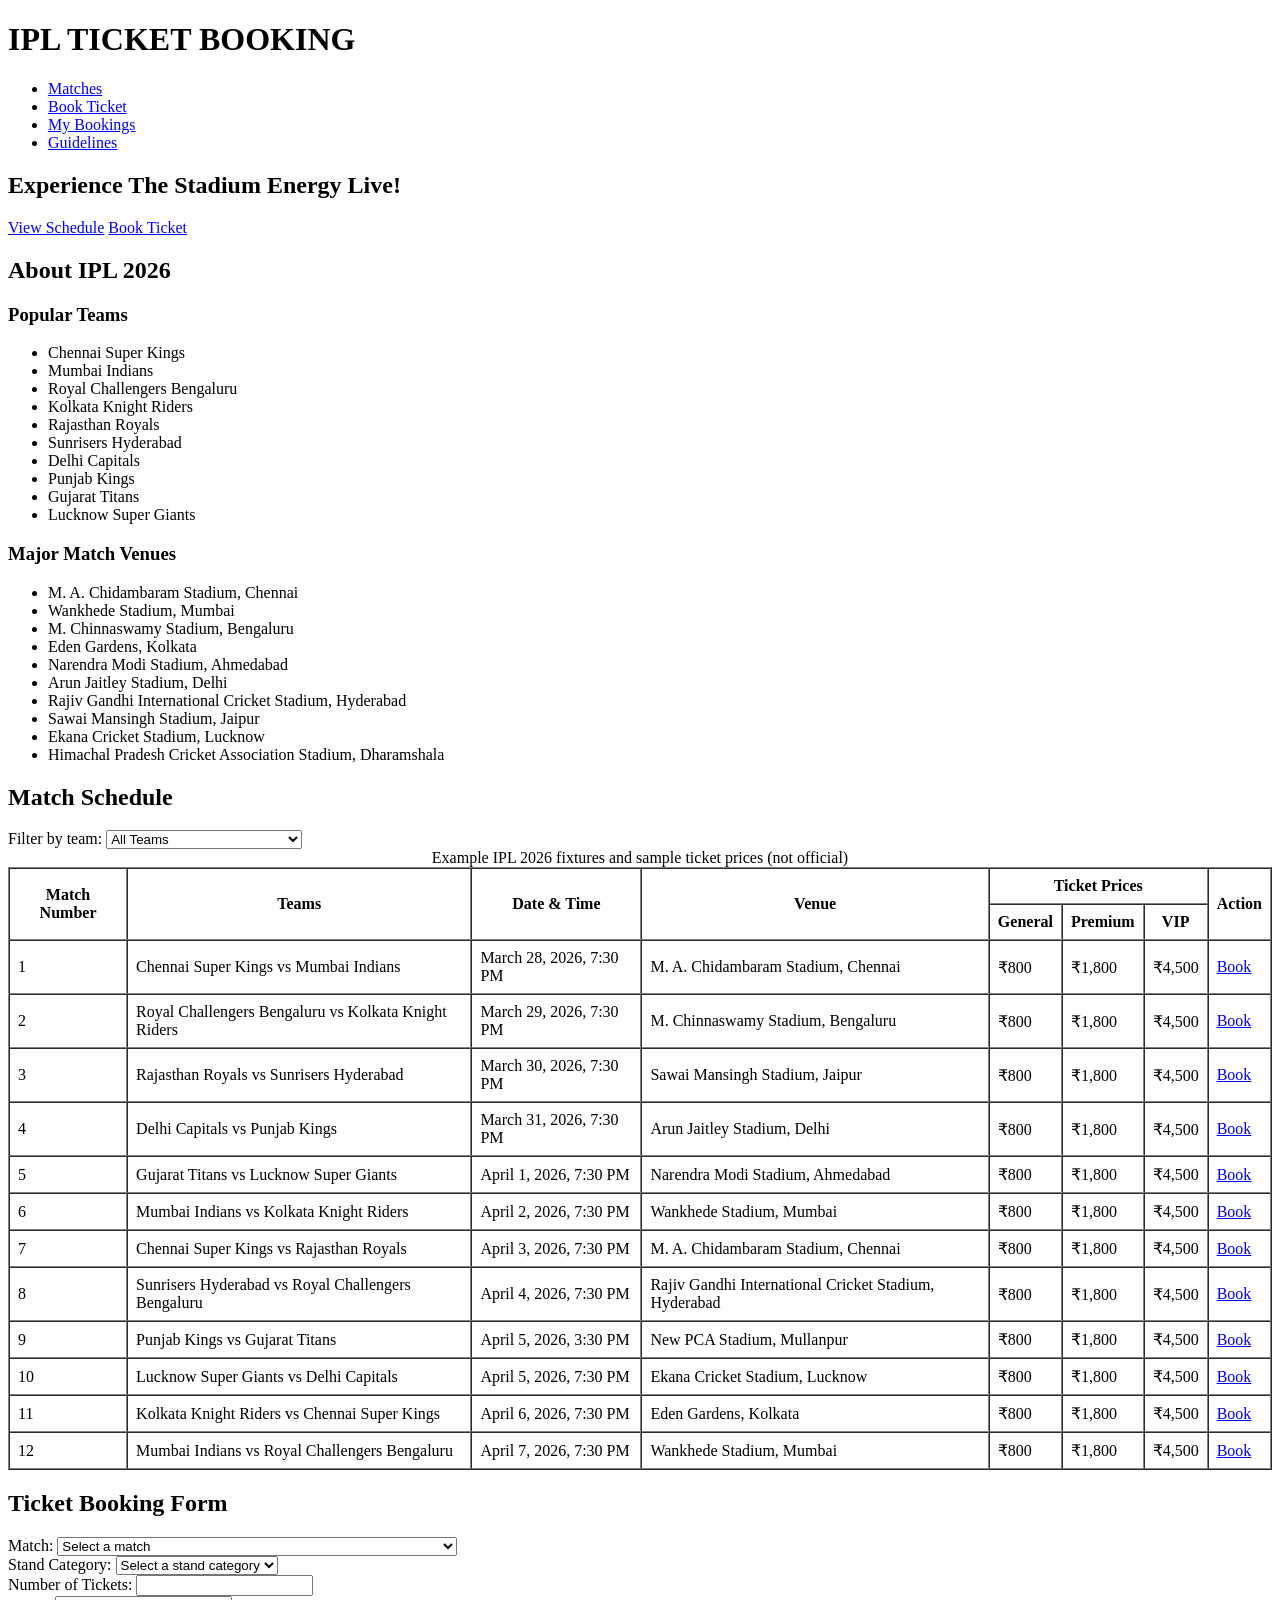
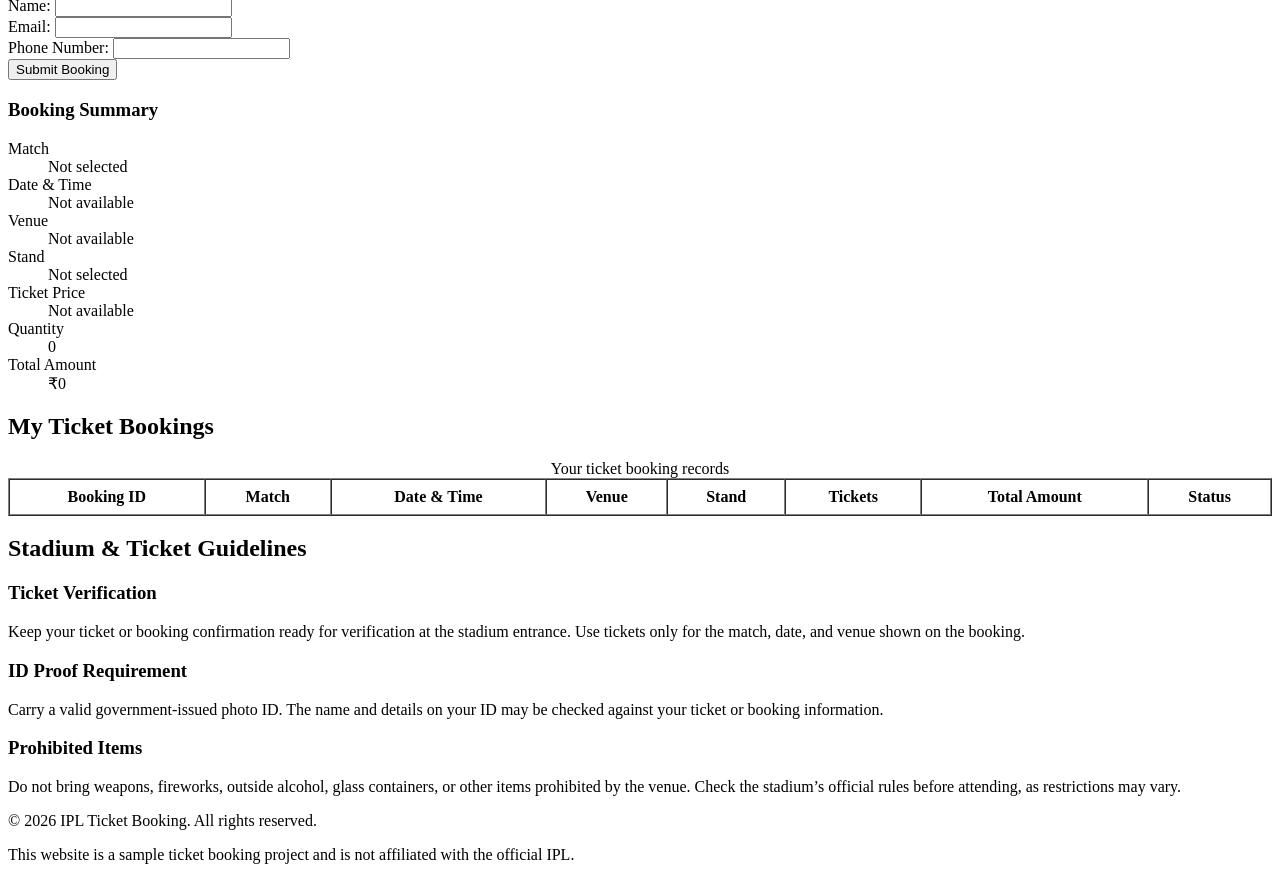
==== index.html @ 2ca8a32a "Complete Activity 1 - IPL Ticket Booking HTML" ====
<!DOCTYPE html>
<html lang="en">
<head>
  <meta charset="UTF-8">
  <meta name="viewport" content="width=device-width, initial-scale=1.0">
  <title>IPL Ticket Booking</title>
</head>
<body>
  <header>
    <h1>IPL TICKET BOOKING</h1>
    <nav aria-label="Main navigation">
      <ul>
        <li><a href="#matches">Matches</a></li>
        <li><a href="#book-ticket">Book Ticket</a></li>
        <li><a href="#my-bookings">My Bookings</a></li>
        <li><a href="#guidelines">Guidelines</a></li>
      </ul>
    </nav>
  </header>

  <main>
    <section class="hero" aria-labelledby="hero-tagline">
      <h2 id="hero-tagline">Experience The Stadium Energy Live!</h2>
      <a href="#matches">View Schedule</a>
      <a href="#book-ticket">Book Ticket</a>
    </section>

    <section id="about-ipl-2026" aria-labelledby="about-heading">
      <h2 id="about-heading">About IPL 2026</h2>
      <h3>Popular Teams</h3>
      <ul>
        <li>Chennai Super Kings</li>
        <li>Mumbai Indians</li>
        <li>Royal Challengers Bengaluru</li>
        <li>Kolkata Knight Riders</li>
        <li>Rajasthan Royals</li>
        <li>Sunrisers Hyderabad</li>
        <li>Delhi Capitals</li>
        <li>Punjab Kings</li>
        <li>Gujarat Titans</li>
        <li>Lucknow Super Giants</li>
      </ul>
      <h3>Major Match Venues</h3>
      <ul>
        <li>M. A. Chidambaram Stadium, Chennai</li>
        <li>Wankhede Stadium, Mumbai</li>
        <li>M. Chinnaswamy Stadium, Bengaluru</li>
        <li>Eden Gardens, Kolkata</li>
        <li>Narendra Modi Stadium, Ahmedabad</li>
        <li>Arun Jaitley Stadium, Delhi</li>
        <li>Rajiv Gandhi International Cricket Stadium, Hyderabad</li>
        <li>Sawai Mansingh Stadium, Jaipur</li>
        <li>Ekana Cricket Stadium, Lucknow</li>
        <li>Himachal Pradesh Cricket Association Stadium, Dharamshala</li>
      </ul>
    </section>

    <section id="matches" aria-labelledby="matches-heading">
      <h2 id="matches-heading">Match Schedule</h2>
      <label for="team-filter">Filter by team:</label>
      <select id="team-filter" name="team">
        <option value="all">All Teams</option>
        <option value="csk">Chennai Super Kings</option>
        <option value="mi">Mumbai Indians</option>
        <option value="rcb">Royal Challengers Bengaluru</option>
        <option value="kkr">Kolkata Knight Riders</option>
        <option value="rr">Rajasthan Royals</option>
        <option value="srh">Sunrisers Hyderabad</option>
        <option value="dc">Delhi Capitals</option>
        <option value="pbks">Punjab Kings</option>
        <option value="gt">Gujarat Titans</option>
        <option value="lsg">Lucknow Super Giants</option>
      </select>
      <table border="1" cellpadding="8" cellspacing="0" width="100%">
        <caption>Example IPL 2026 fixtures and sample ticket prices (not official)</caption>
        <colgroup span="4"></colgroup>
        <colgroup span="3"></colgroup>
        <colgroup span="1"></colgroup>
        <thead>
          <tr>
            <th scope="col" rowspan="2">Match Number</th>
            <th scope="col" rowspan="2">Teams</th>
            <th scope="col" rowspan="2">Date &amp; Time</th>
            <th scope="col" rowspan="2">Venue</th>
            <th scope="colgroup" colspan="3">Ticket Prices</th>
            <th scope="col" rowspan="2">Action</th>
          </tr>
          <tr>
            <th scope="col">General</th>
            <th scope="col">Premium</th>
            <th scope="col">VIP</th>
          </tr>
        </thead>
        <tbody>
          <tr data-match-id="match-01" data-teams="csk mi">
            <td>1</td><td>Chennai Super Kings vs Mumbai Indians</td><td>March 28, 2026, 7:30 PM</td><td>M. A. Chidambaram Stadium, Chennai</td><td>₹800</td><td>₹1,800</td><td>₹4,500</td><td><a href="#book-ticket" data-book-match="match-01">Book</a></td>
          </tr>
          <tr data-match-id="match-02" data-teams="rcb kkr">
            <td>2</td><td>Royal Challengers Bengaluru vs Kolkata Knight Riders</td><td>March 29, 2026, 7:30 PM</td><td>M. Chinnaswamy Stadium, Bengaluru</td><td>₹800</td><td>₹1,800</td><td>₹4,500</td><td><a href="#book-ticket" data-book-match="match-02">Book</a></td>
          </tr>
          <tr data-match-id="match-03" data-teams="rr srh">
            <td>3</td><td>Rajasthan Royals vs Sunrisers Hyderabad</td><td>March 30, 2026, 7:30 PM</td><td>Sawai Mansingh Stadium, Jaipur</td><td>₹800</td><td>₹1,800</td><td>₹4,500</td><td><a href="#book-ticket" data-book-match="match-03">Book</a></td>
          </tr>
          <tr data-match-id="match-04" data-teams="dc pbks">
            <td>4</td><td>Delhi Capitals vs Punjab Kings</td><td>March 31, 2026, 7:30 PM</td><td>Arun Jaitley Stadium, Delhi</td><td>₹800</td><td>₹1,800</td><td>₹4,500</td><td><a href="#book-ticket" data-book-match="match-04">Book</a></td>
          </tr>
          <tr data-match-id="match-05" data-teams="gt lsg">
            <td>5</td><td>Gujarat Titans vs Lucknow Super Giants</td><td>April 1, 2026, 7:30 PM</td><td>Narendra Modi Stadium, Ahmedabad</td><td>₹800</td><td>₹1,800</td><td>₹4,500</td><td><a href="#book-ticket" data-book-match="match-05">Book</a></td>
          </tr>
          <tr data-match-id="match-06" data-teams="mi kkr">
            <td>6</td><td>Mumbai Indians vs Kolkata Knight Riders</td><td>April 2, 2026, 7:30 PM</td><td>Wankhede Stadium, Mumbai</td><td>₹800</td><td>₹1,800</td><td>₹4,500</td><td><a href="#book-ticket" data-book-match="match-06">Book</a></td>
          </tr>
          <tr data-match-id="match-07" data-teams="csk rr">
            <td>7</td><td>Chennai Super Kings vs Rajasthan Royals</td><td>April 3, 2026, 7:30 PM</td><td>M. A. Chidambaram Stadium, Chennai</td><td>₹800</td><td>₹1,800</td><td>₹4,500</td><td><a href="#book-ticket" data-book-match="match-07">Book</a></td>
          </tr>
          <tr data-match-id="match-08" data-teams="srh rcb">
            <td>8</td><td>Sunrisers Hyderabad vs Royal Challengers Bengaluru</td><td>April 4, 2026, 7:30 PM</td><td>Rajiv Gandhi International Cricket Stadium, Hyderabad</td><td>₹800</td><td>₹1,800</td><td>₹4,500</td><td><a href="#book-ticket" data-book-match="match-08">Book</a></td>
          </tr>
          <tr data-match-id="match-09" data-teams="pbks gt">
            <td>9</td><td>Punjab Kings vs Gujarat Titans</td><td>April 5, 2026, 3:30 PM</td><td>New PCA Stadium, Mullanpur</td><td>₹800</td><td>₹1,800</td><td>₹4,500</td><td><a href="#book-ticket" data-book-match="match-09">Book</a></td>
          </tr>
          <tr data-match-id="match-10" data-teams="lsg dc">
            <td>10</td><td>Lucknow Super Giants vs Delhi Capitals</td><td>April 5, 2026, 7:30 PM</td><td>Ekana Cricket Stadium, Lucknow</td><td>₹800</td><td>₹1,800</td><td>₹4,500</td><td><a href="#book-ticket" data-book-match="match-10">Book</a></td>
          </tr>
          <tr data-match-id="match-11" data-teams="kkr csk">
            <td>11</td><td>Kolkata Knight Riders vs Chennai Super Kings</td><td>April 6, 2026, 7:30 PM</td><td>Eden Gardens, Kolkata</td><td>₹800</td><td>₹1,800</td><td>₹4,500</td><td><a href="#book-ticket" data-book-match="match-11">Book</a></td>
          </tr>
          <tr data-match-id="match-12" data-teams="mi rcb">
            <td>12</td><td>Mumbai Indians vs Royal Challengers Bengaluru</td><td>April 7, 2026, 7:30 PM</td><td>Wankhede Stadium, Mumbai</td><td>₹800</td><td>₹1,800</td><td>₹4,500</td><td><a href="#book-ticket" data-book-match="match-12">Book</a></td>
          </tr>
        </tbody>
      </table>
    </section>
    <section id="book-ticket" aria-labelledby="booking-heading">
      <h2 id="booking-heading">Ticket Booking Form</h2>
      <form action="#" method="get">
        <div>
          <label for="booking-match">Match:</label>
          <select id="booking-match" name="match" required>
            <option value="">Select a match</option>
          </select>
        </div>
        <div>
          <label for="stand-category">Stand Category:</label>
          <select id="stand-category" name="stand-category" required>
            <option value="">Select a stand category</option>
            <option value="general">General</option>
            <option value="premium">Premium</option>
            <option value="vip">VIP</option>
          </select>
        </div>
        <div>
          <label for="ticket-quantity">Number of Tickets:</label>
          <input type="number" id="ticket-quantity" name="ticket-quantity" min="1" required>
        </div>
        <div>
          <label for="customer-name">Name:</label>
          <input type="text" id="customer-name" name="name" autocomplete="name" required>
        </div>
        <div>
          <label for="customer-email">Email:</label>
          <input type="email" id="customer-email" name="email" autocomplete="email" required>
        </div>
        <div>
          <label for="customer-phone">Phone Number:</label>
          <input type="tel" id="customer-phone" name="phone" autocomplete="tel" required>
        </div>
        <button type="submit">Submit Booking</button>
      </form>
      <aside class="booking-summary" aria-labelledby="booking-summary-heading">
        <h3 id="booking-summary-heading">Booking Summary</h3>
        <dl>
          <dt>Match</dt>
          <dd id="summary-match">Not selected</dd>
          <dt>Date &amp; Time</dt>
          <dd id="summary-date">Not available</dd>
          <dt>Venue</dt>
          <dd id="summary-venue">Not available</dd>
          <dt>Stand</dt>
          <dd id="summary-stand">Not selected</dd>
          <dt>Ticket Price</dt>
          <dd id="summary-price">Not available</dd>
          <dt>Quantity</dt>
          <dd id="summary-quantity">0</dd>
          <dt>Total Amount</dt>
          <dd id="summary-total">₹0</dd>
        </dl>
        <p id="booking-confirmation" role="status" aria-live="polite"></p>
      </aside>
    </section>
    <section id="my-bookings" aria-labelledby="my-bookings-heading">
      <h2 id="my-bookings-heading">My Ticket Bookings</h2>
      <table border="1" cellpadding="8" cellspacing="0" width="100%">
        <caption>Your ticket booking records</caption>
        <thead>
          <tr>
            <th scope="col">Booking ID</th>
            <th scope="col">Match</th>
            <th scope="col">Date &amp; Time</th>
            <th scope="col">Venue</th>
            <th scope="col">Stand</th>
            <th scope="col">Tickets</th>
            <th scope="col">Total Amount</th>
            <th scope="col">Status</th>
          </tr>
        </thead>
        <tbody id="booking-records">
        </tbody>
      </table>
    </section>
    <section id="guidelines" aria-labelledby="guidelines-heading">
      <h2 id="guidelines-heading">Stadium &amp; Ticket Guidelines</h2>
      <article>
        <h3>Ticket Verification</h3>
        <p>Keep your ticket or booking confirmation ready for verification at the stadium entrance. Use tickets only for the match, date, and venue shown on the booking.</p>
      </article>
      <article>
        <h3>ID Proof Requirement</h3>
        <p>Carry a valid government-issued photo ID. The name and details on your ID may be checked against your ticket or booking information.</p>
      </article>
      <article>
        <h3>Prohibited Items</h3>
        <p>Do not bring weapons, fireworks, outside alcohol, glass containers, or other items prohibited by the venue. Check the stadium’s official rules before attending, as restrictions may vary.</p>
      </article>
    </section>
  </main>
  <footer>
    <p>&copy; 2026 IPL Ticket Booking. All rights reserved.</p>
    <p>This website is a sample ticket booking project and is not affiliated with the official IPL.</p>
  </footer>
  <script>
    const matchRows = Array.from(document.querySelectorAll("#matches tbody tr"));
    const matchSelect = document.getElementById("booking-match");
    const teamFilter = document.getElementById("team-filter");
    const bookingForm = document.querySelector("#book-ticket form");
    const standSelect = document.getElementById("stand-category");
    const quantityInput = document.getElementById("ticket-quantity");
    const bookingRecords = document.getElementById("booking-records");
    const bookingStatus = document.getElementById("booking-confirmation");
    const storageKey = "iplTicketBookings";
    const currency = new Intl.NumberFormat("en-IN", {
      style: "currency",
      currency: "INR",
      maximumFractionDigits: 0
    });

    function renderBookings(records) {
      bookingRecords.replaceChildren();

      records.forEach((booking) => {
        const row = document.createElement("tr");
        [
          booking.id,
          booking.match,
          booking.date,
          booking.venue,
          booking.stand,
          String(booking.quantity),
          booking.total,
          booking.status
        ].forEach((value) => {
          const cell = document.createElement("td");
          cell.textContent = value;
          row.appendChild(cell);
        });
        bookingRecords.appendChild(row);
      });
    }

    let bookings;
    try {
      const savedBookings = localStorage.getItem(storageKey);
      bookings = savedBookings ? JSON.parse(savedBookings) : [];
      if (!Array.isArray(bookings)) {
        throw new Error("Saved booking data is not a list.");
      }
      renderBookings(bookings);
    } catch (error) {
      bookingStatus.textContent =
        "Saved bookings could not be loaded from this browser. Please check browser storage before booking.";
      bookingForm.querySelector('button[type="submit"]').disabled = true;
      console.error("Unable to load saved ticket bookings:", error);
    }

    matchRows.forEach((row) => {
      const option = document.createElement("option");
      option.value = row.dataset.matchId;
      option.textContent = `Match ${row.cells[0].textContent}: ${row.cells[1].textContent}`;
      matchSelect.appendChild(option);
    });

    teamFilter.addEventListener("change", () => {
      const selectedTeam = teamFilter.value;
      matchRows.forEach((row) => {
        row.hidden = selectedTeam !== "all" && !row.dataset.teams.split(" ").includes(selectedTeam);
      });
    });

    document.querySelectorAll("[data-book-match]").forEach((link) => {
      link.addEventListener("click", () => {
        matchSelect.value = link.dataset.bookMatch;
      });
    });

    bookingForm.addEventListener("submit", (event) => {
      event.preventDefault();
      if (!Array.isArray(bookings)) {
        bookingStatus.textContent =
          "This booking cannot be saved because browser storage is unavailable.";
        return;
      }

      const selectedRow = matchRows.find((row) => row.dataset.matchId === matchSelect.value);
      if (!selectedRow) {
        matchSelect.setCustomValidity("Please select a match from the schedule.");
        matchSelect.reportValidity();
        return;
      }
      matchSelect.setCustomValidity("");

      const standPrices = {
        general: selectedRow.cells[4].textContent,
        premium: selectedRow.cells[5].textContent,
        vip: selectedRow.cells[6].textContent
      };
      const selectedStand = standSelect.value;
      const price = Number(standPrices[selectedStand].replace(/[^\d]/g, ""));
      const quantity = Number(quantityInput.value);
      const total = price * quantity;
      if (!Number.isFinite(price) || price <= 0 || !Number.isSafeInteger(quantity) || quantity < 1) {
        bookingStatus.textContent =
          "Please select a valid stand category and ticket quantity.";
        return;
      }

      const booking = {
        id: `IPL-${Date.now().toString(36).toUpperCase()}`,
        match: `Match ${selectedRow.cells[0].textContent}: ${selectedRow.cells[1].textContent}`,
        date: selectedRow.cells[2].textContent,
        venue: selectedRow.cells[3].textContent,
        stand: standSelect.options[standSelect.selectedIndex].textContent,
        quantity,
        total: currency.format(total),
        status: "Submitted"
      };
      const updatedBookings = [...bookings, booking];
      try {
        localStorage.setItem(storageKey, JSON.stringify(updatedBookings));
      } catch (error) {
        bookingStatus.textContent =
          "Booking could not be saved. Check browser storage availability and try again.";
        console.error("Unable to save ticket booking:", error);
        return;
      }
      bookings = updatedBookings;
      renderBookings(bookings);

      document.getElementById("summary-match").textContent =
        booking.match;
      document.getElementById("summary-date").textContent = selectedRow.cells[2].textContent;
      document.getElementById("summary-venue").textContent = selectedRow.cells[3].textContent;
      document.getElementById("summary-stand").textContent = booking.stand;
      document.getElementById("summary-price").textContent = currency.format(price);
      document.getElementById("summary-quantity").textContent = String(quantity);
      document.getElementById("summary-total").textContent = currency.format(total);
      bookingStatus.textContent =
        `Booking ${booking.id} was saved in this browser. This demo does not process payment or reserve official tickets.`;
    });
  </script>
</body>
</html>
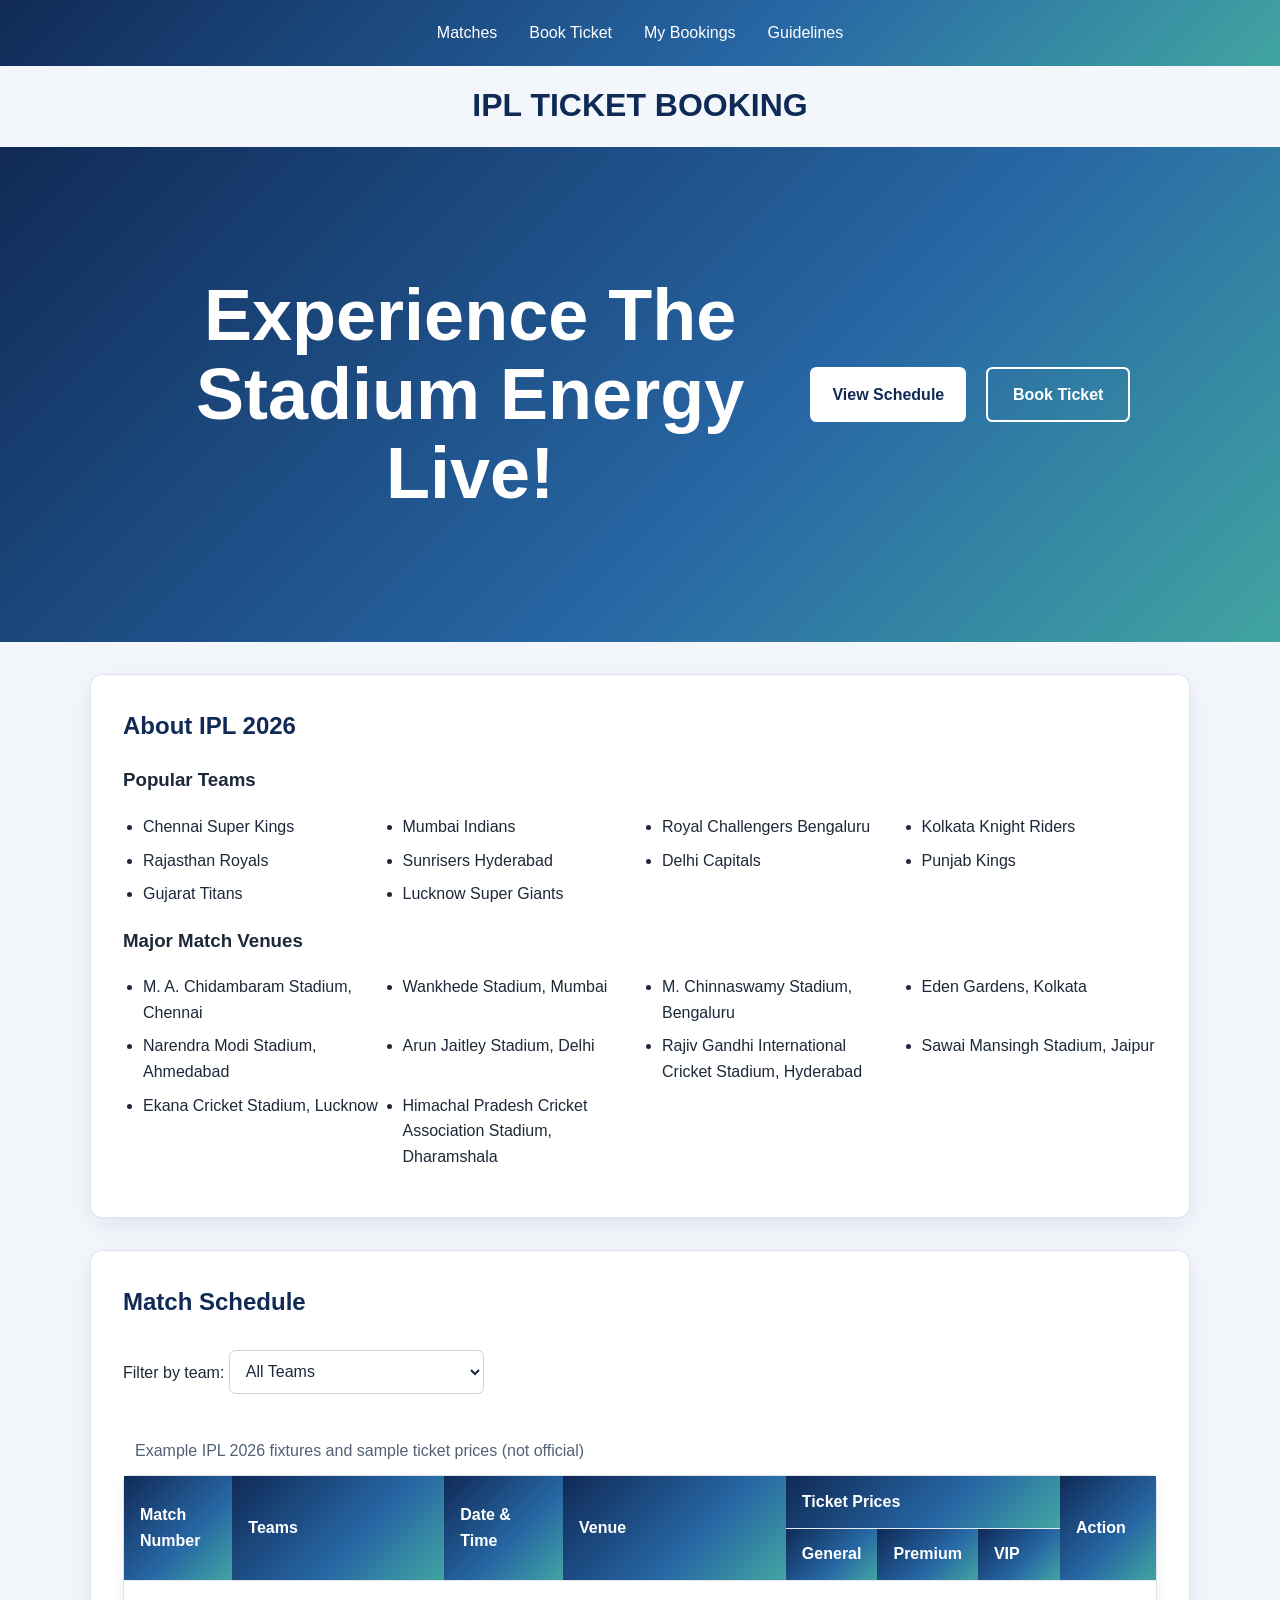
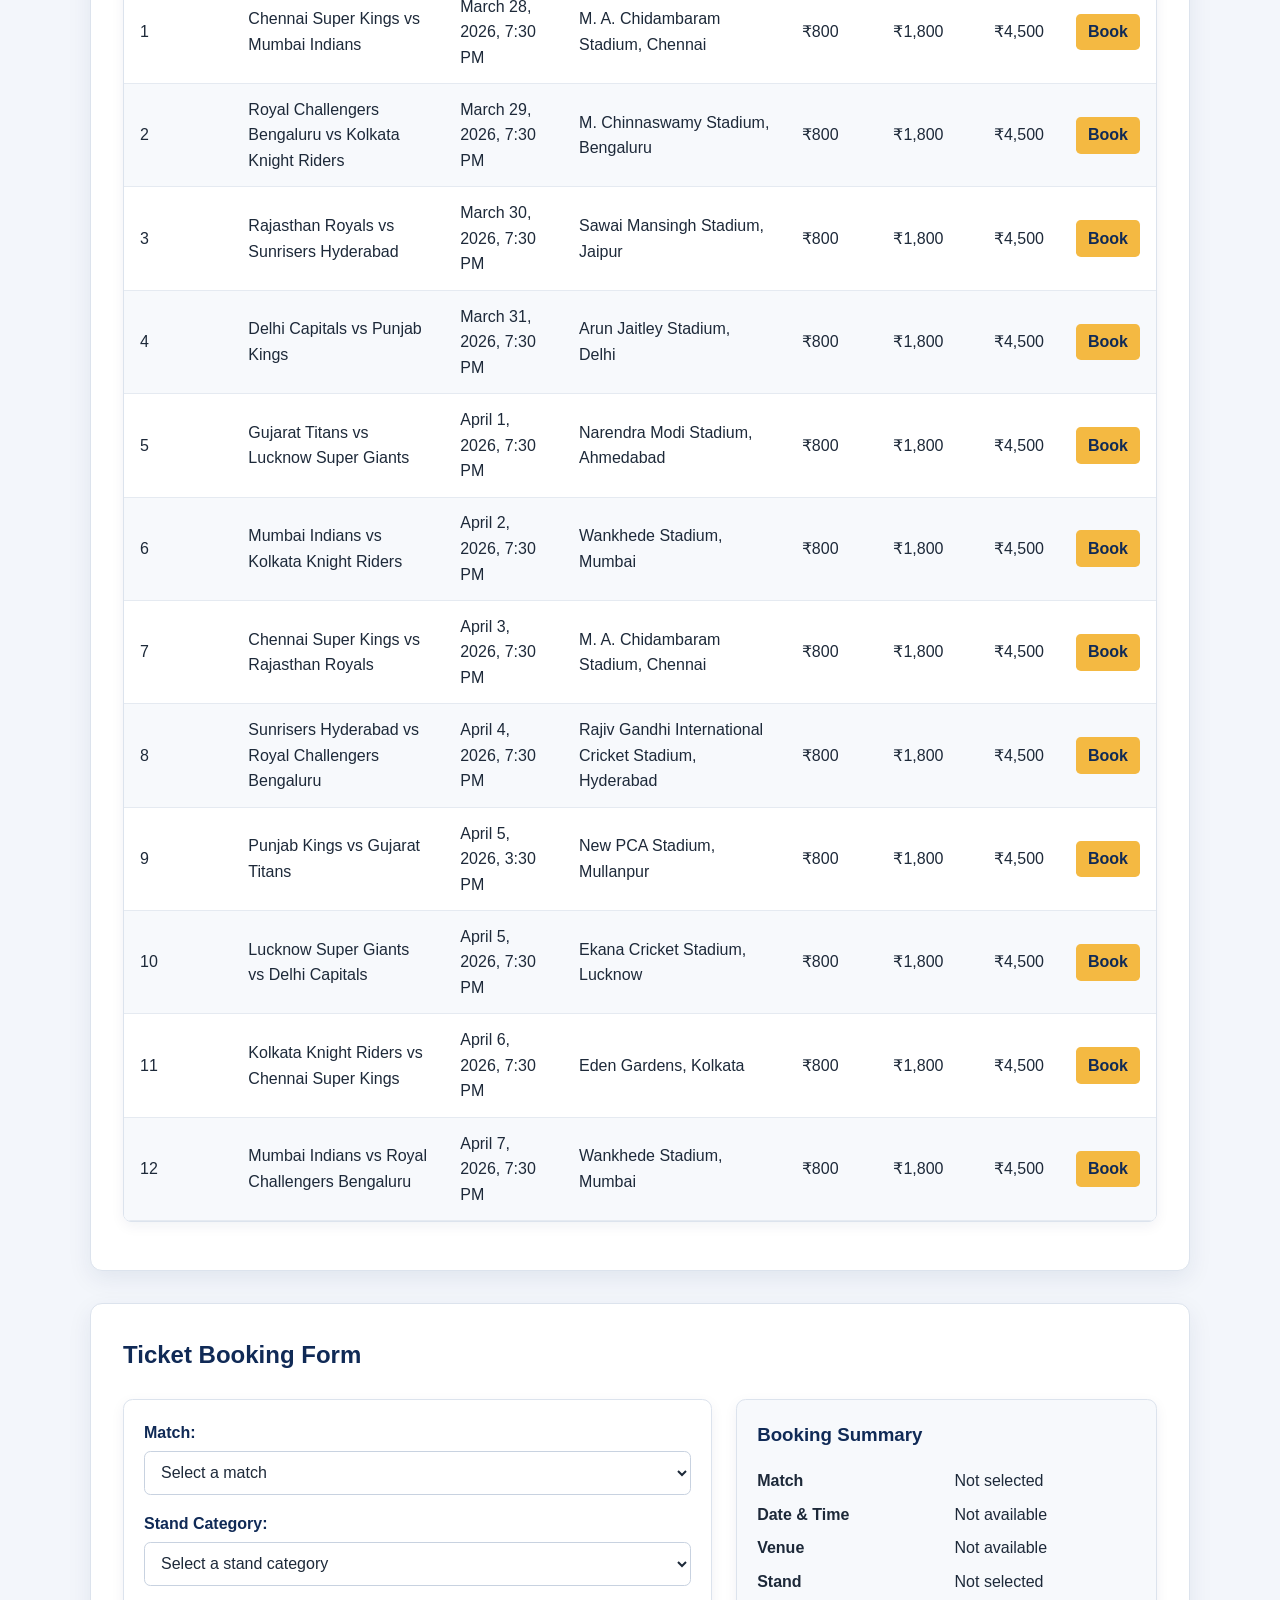
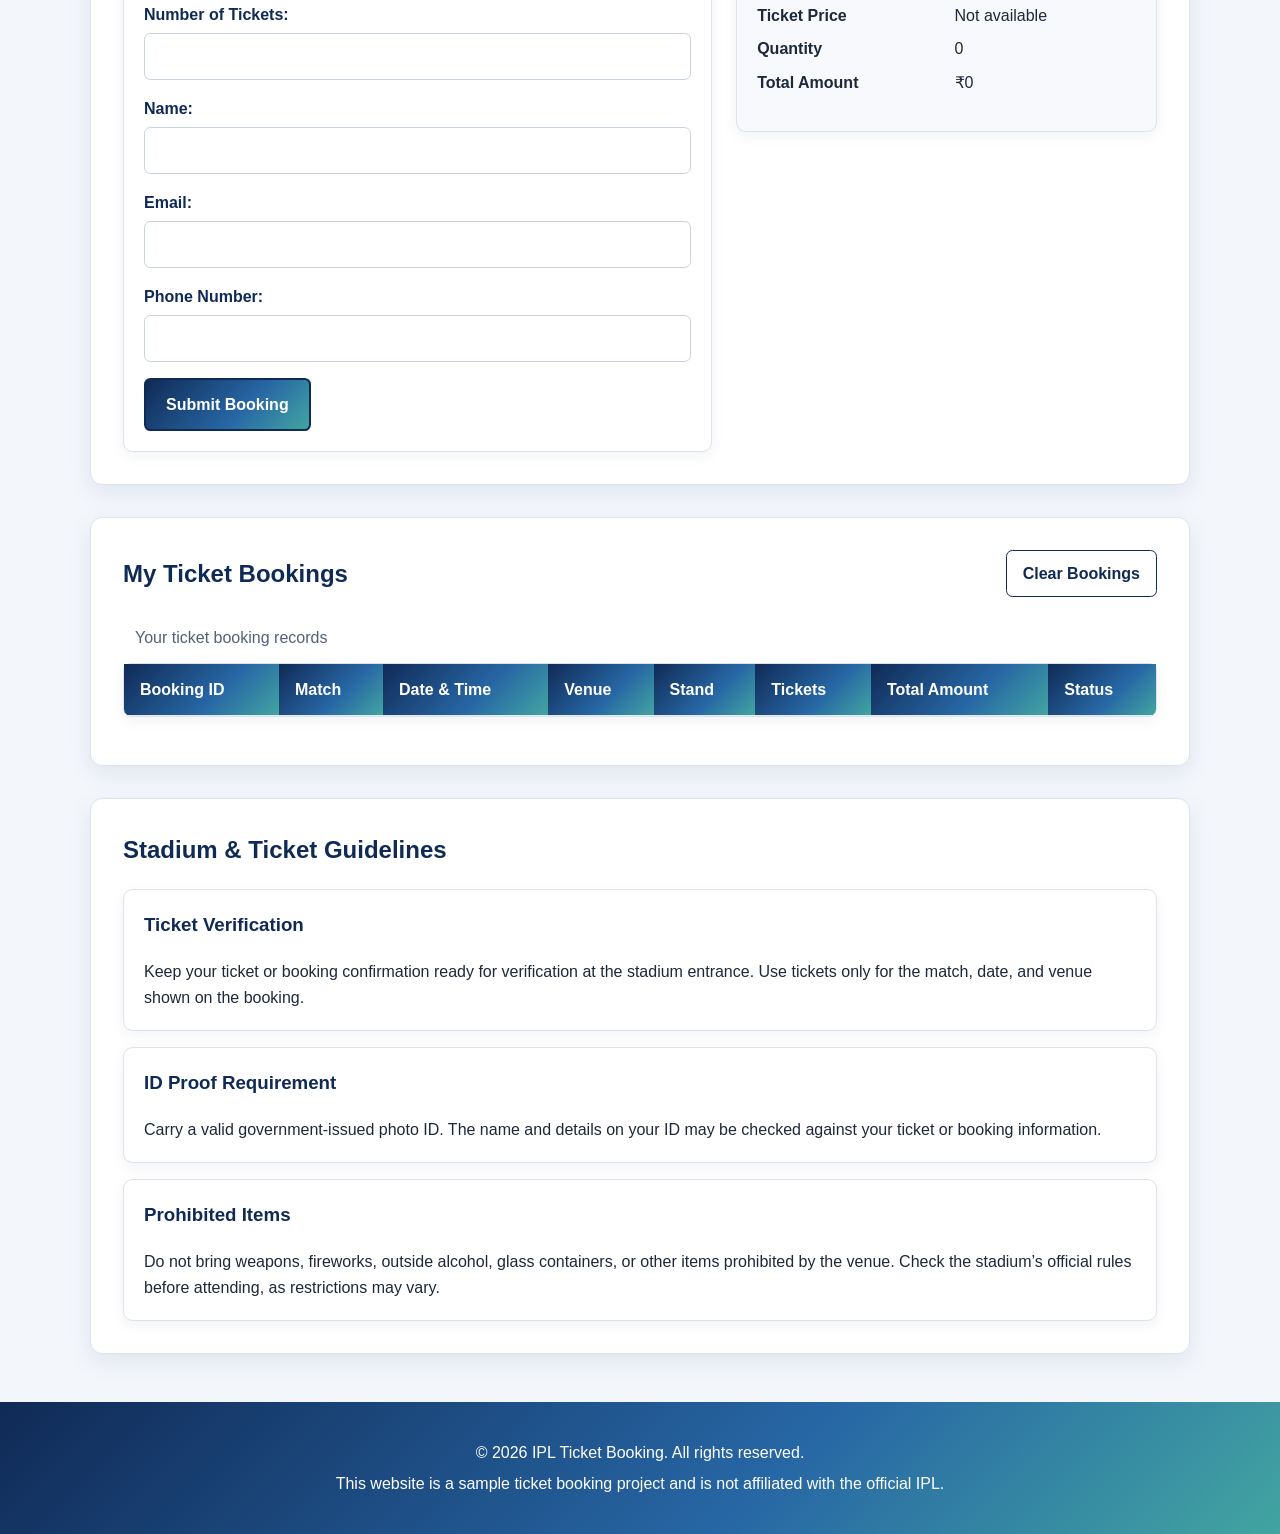
==== commit 353d78cd: "Complete Activity 2 - HTML and CSS" ====
--- a/index.html
+++ b/index.html
@@ -4,6 +4,7 @@
   <meta charset="UTF-8">
   <meta name="viewport" content="width=device-width, initial-scale=1.0">
   <title>IPL Ticket Booking</title>
+  <link rel="stylesheet" href="CSS_folder/style.css">
 </head>
 <body>
   <header>
@@ -71,7 +72,7 @@
         <option value="gt">Gujarat Titans</option>
         <option value="lsg">Lucknow Super Giants</option>
       </select>
-      <table border="1" cellpadding="8" cellspacing="0" width="100%">
+      <table>
         <caption>Example IPL 2026 fixtures and sample ticket prices (not official)</caption>
         <colgroup span="4"></colgroup>
         <colgroup span="3"></colgroup>
@@ -189,8 +190,12 @@
       </aside>
     </section>
     <section id="my-bookings" aria-labelledby="my-bookings-heading">
-      <h2 id="my-bookings-heading">My Ticket Bookings</h2>
-      <table border="1" cellpadding="8" cellspacing="0" width="100%">
+      <div class="bookings-header">
+        <h2 id="my-bookings-heading">My Ticket Bookings</h2>
+        <button id="clear-bookings" type="button">Clear Bookings</button>
+      </div>
+      <p id="bookings-status" role="status" aria-live="polite"></p>
+      <table>
         <caption>Your ticket booking records</caption>
         <thead>
           <tr>
@@ -228,144 +233,6 @@
     <p>&copy; 2026 IPL Ticket Booking. All rights reserved.</p>
     <p>This website is a sample ticket booking project and is not affiliated with the official IPL.</p>
   </footer>
-  <script>
-    const matchRows = Array.from(document.querySelectorAll("#matches tbody tr"));
-    const matchSelect = document.getElementById("booking-match");
-    const teamFilter = document.getElementById("team-filter");
-    const bookingForm = document.querySelector("#book-ticket form");
-    const standSelect = document.getElementById("stand-category");
-    const quantityInput = document.getElementById("ticket-quantity");
-    const bookingRecords = document.getElementById("booking-records");
-    const bookingStatus = document.getElementById("booking-confirmation");
-    const storageKey = "iplTicketBookings";
-    const currency = new Intl.NumberFormat("en-IN", {
-      style: "currency",
-      currency: "INR",
-      maximumFractionDigits: 0
-    });
-
-    function renderBookings(records) {
-      bookingRecords.replaceChildren();
-
-      records.forEach((booking) => {
-        const row = document.createElement("tr");
-        [
-          booking.id,
-          booking.match,
-          booking.date,
-          booking.venue,
-          booking.stand,
-          String(booking.quantity),
-          booking.total,
-          booking.status
-        ].forEach((value) => {
-          const cell = document.createElement("td");
-          cell.textContent = value;
-          row.appendChild(cell);
-        });
-        bookingRecords.appendChild(row);
-      });
-    }
-
-    let bookings;
-    try {
-      const savedBookings = localStorage.getItem(storageKey);
-      bookings = savedBookings ? JSON.parse(savedBookings) : [];
-      if (!Array.isArray(bookings)) {
-        throw new Error("Saved booking data is not a list.");
-      }
-      renderBookings(bookings);
-    } catch (error) {
-      bookingStatus.textContent =
-        "Saved bookings could not be loaded from this browser. Please check browser storage before booking.";
-      bookingForm.querySelector('button[type="submit"]').disabled = true;
-      console.error("Unable to load saved ticket bookings:", error);
-    }
-
-    matchRows.forEach((row) => {
-      const option = document.createElement("option");
-      option.value = row.dataset.matchId;
-      option.textContent = `Match ${row.cells[0].textContent}: ${row.cells[1].textContent}`;
-      matchSelect.appendChild(option);
-    });
-
-    teamFilter.addEventListener("change", () => {
-      const selectedTeam = teamFilter.value;
-      matchRows.forEach((row) => {
-        row.hidden = selectedTeam !== "all" && !row.dataset.teams.split(" ").includes(selectedTeam);
-      });
-    });
-
-    document.querySelectorAll("[data-book-match]").forEach((link) => {
-      link.addEventListener("click", () => {
-        matchSelect.value = link.dataset.bookMatch;
-      });
-    });
-
-    bookingForm.addEventListener("submit", (event) => {
-      event.preventDefault();
-      if (!Array.isArray(bookings)) {
-        bookingStatus.textContent =
-          "This booking cannot be saved because browser storage is unavailable.";
-        return;
-      }
-
-      const selectedRow = matchRows.find((row) => row.dataset.matchId === matchSelect.value);
-      if (!selectedRow) {
-        matchSelect.setCustomValidity("Please select a match from the schedule.");
-        matchSelect.reportValidity();
-        return;
-      }
-      matchSelect.setCustomValidity("");
-
-      const standPrices = {
-        general: selectedRow.cells[4].textContent,
-        premium: selectedRow.cells[5].textContent,
-        vip: selectedRow.cells[6].textContent
-      };
-      const selectedStand = standSelect.value;
-      const price = Number(standPrices[selectedStand].replace(/[^\d]/g, ""));
-      const quantity = Number(quantityInput.value);
-      const total = price * quantity;
-      if (!Number.isFinite(price) || price <= 0 || !Number.isSafeInteger(quantity) || quantity < 1) {
-        bookingStatus.textContent =
-          "Please select a valid stand category and ticket quantity.";
-        return;
-      }
-
-      const booking = {
-        id: `IPL-${Date.now().toString(36).toUpperCase()}`,
-        match: `Match ${selectedRow.cells[0].textContent}: ${selectedRow.cells[1].textContent}`,
-        date: selectedRow.cells[2].textContent,
-        venue: selectedRow.cells[3].textContent,
-        stand: standSelect.options[standSelect.selectedIndex].textContent,
-        quantity,
-        total: currency.format(total),
-        status: "Submitted"
-      };
-      const updatedBookings = [...bookings, booking];
-      try {
-        localStorage.setItem(storageKey, JSON.stringify(updatedBookings));
-      } catch (error) {
-        bookingStatus.textContent =
-          "Booking could not be saved. Check browser storage availability and try again.";
-        console.error("Unable to save ticket booking:", error);
-        return;
-      }
-      bookings = updatedBookings;
-      renderBookings(bookings);
-
-      document.getElementById("summary-match").textContent =
-        booking.match;
-      document.getElementById("summary-date").textContent = selectedRow.cells[2].textContent;
-      document.getElementById("summary-venue").textContent = selectedRow.cells[3].textContent;
-      document.getElementById("summary-stand").textContent = booking.stand;
-      document.getElementById("summary-price").textContent = currency.format(price);
-      document.getElementById("summary-quantity").textContent = String(quantity);
-      document.getElementById("summary-total").textContent = currency.format(total);
-      bookingStatus.textContent =
-        `Booking ${booking.id} was saved in this browser. This demo does not process payment or reserve official tickets.`;
-    });
-  </script>
+  <script src="JS_folder/app.js"></script>
 </body>
 </html>
--- a/CSS_folder/style.css
+++ b/CSS_folder/style.css
@@ -0,0 +1,283 @@
+:root {
+  --primary: #102a56;
+  --accent: #f4b942;
+  --background: #f3f6fb;
+  --text: #1d2939;
+  --blue-gradient: linear-gradient(135deg, var(--primary), #2767a5 60%, #42a5a1);
+}
+
+* { box-sizing: border-box; }
+
+body {
+  margin: 0;
+  padding-top: 4rem;
+  background: var(--background);
+  color: var(--text);
+  font: 16px/1.6 Arial, Helvetica, sans-serif;
+}
+
+header > h1 {
+  margin: 0;
+  padding: 1rem;
+  color: var(--primary);
+  text-align: center;
+}
+
+nav[aria-label="Main navigation"] {
+  position: fixed;
+  z-index: 1000;
+  inset: 0 0 auto;
+  background: var(--blue-gradient);
+}
+
+nav[aria-label="Main navigation"] ul {
+  display: flex;
+  flex-wrap: wrap;
+  justify-content: center;
+  gap: 0.5rem;
+  margin: 0;
+  padding: 0.75rem 1rem;
+  list-style: none;
+}
+
+nav[aria-label="Main navigation"] a {
+  display: block;
+  padding: 0.5rem 0.75rem;
+  border-radius: 0.25rem;
+  color: #fff;
+  text-decoration: none;
+  transition: background-color 160ms ease, color 160ms ease;
+}
+
+nav[aria-label="Main navigation"] a:hover,
+nav[aria-label="Main navigation"] a:focus-visible {
+  background: var(--accent);
+  color: var(--primary);
+}
+
+.hero {
+  display: flex;
+  flex-wrap: wrap;
+  min-height: 55vh;
+  align-items: center;
+  justify-content: center;
+  gap: 1.25rem;
+  padding: clamp(3rem, 8vw, 6rem) 1.5rem;
+  background: var(--blue-gradient);
+  color: #fff;
+  text-align: center;
+}
+
+.hero h2 {
+  flex-basis: 100%;
+  max-width: 16ch;
+  margin: 0;
+  font-size: clamp(2.25rem, 6vw, 4.5rem);
+  line-height: 1.1;
+}
+
+.hero a {
+  display: inline-flex;
+  align-items: center;
+  justify-content: center;
+  min-width: 9rem;
+  padding: 0.8rem 1.25rem;
+  border: 2px solid #fff;
+  border-radius: 0.4rem;
+  background: #fff;
+  color: var(--primary);
+  font-weight: 700;
+  text-decoration: none;
+  transition: background-color 160ms ease, color 160ms ease, transform 160ms ease;
+}
+
+.hero a + a { background: transparent; color: #fff; }
+
+.hero a:hover,
+.hero a:focus-visible {
+  transform: translateY(-2px);
+  border-color: var(--accent);
+  background: var(--accent);
+  color: var(--primary);
+}
+
+main > section:not(.hero) {
+  width: min(1100px, calc(100% - 2rem));
+  margin: 2rem auto;
+  padding: clamp(1.25rem, 3vw, 2rem);
+  border: 1px solid #dce3ed;
+  border-radius: 0.75rem;
+  background: #fff;
+  box-shadow: 0 8px 24px rgb(16 42 86 / 8%);
+}
+
+main > section:not(.hero) h2 { margin-top: 0; color: var(--primary); }
+
+#about-ipl-2026 ul {
+  display: grid;
+  grid-template-columns: repeat(auto-fit, minmax(220px, 1fr));
+  gap: 0.5rem 1.5rem;
+  padding-left: 1.25rem;
+}
+
+#matches,
+#my-bookings { overflow-x: auto; }
+
+table {
+  width: 100%;
+  min-width: 760px;
+  margin: 1rem 0;
+  overflow: hidden;
+  border: 1px solid #dce3ed;
+  border-spacing: 0;
+  border-radius: 0.5rem;
+  box-shadow: 0 4px 14px rgb(16 42 86 / 6%);
+}
+
+caption { padding: 0.75rem; color: #526176; text-align: left; }
+
+th,
+td {
+  padding: 0.8rem 1rem;
+  border-bottom: 1px solid #e5eaf1;
+  text-align: left;
+}
+
+thead th { background: var(--blue-gradient); color: #fff; }
+tbody tr:nth-child(even) { background: #f7f9fc; }
+tbody tr:hover { background: #fff7e5; }
+
+td a {
+  display: inline-block;
+  padding: 0.35rem 0.75rem;
+  border-radius: 0.3rem;
+  background: var(--accent);
+  color: var(--primary);
+  font-weight: 700;
+  text-decoration: none;
+}
+
+#team-filter,
+#book-ticket input,
+#book-ticket select {
+  width: 100%;
+  min-height: 2.75rem;
+  padding: 0.6rem 0.75rem;
+  border: 1px solid #c8d2e0;
+  border-radius: 0.4rem;
+  background: #fff;
+  color: var(--text);
+  font: inherit;
+}
+
+#team-filter { width: auto; min-width: 14rem; margin: 0.5rem 0 1rem; }
+
+#book-ticket {
+  display: grid;
+  grid-template-columns: minmax(0, 1.4fr) minmax(260px, 1fr);
+  align-items: start;
+  gap: 1.5rem;
+}
+
+#book-ticket h2 { grid-column: 1 / -1; margin-bottom: 0; }
+
+#book-ticket form,
+.booking-summary,
+#guidelines article {
+  padding: 1.25rem;
+  border: 1px solid #dce3ed;
+  border-radius: 0.6rem;
+  background: #fff;
+  box-shadow: 0 4px 14px rgb(16 42 86 / 6%);
+}
+
+#book-ticket form > div { margin-bottom: 1rem; }
+
+#book-ticket label {
+  display: block;
+  margin-bottom: 0.35rem;
+  color: var(--primary);
+  font-weight: 700;
+}
+
+#book-ticket input:focus,
+#book-ticket select:focus,
+#team-filter:focus {
+  border-color: #2767a5;
+  outline: 3px solid rgb(39 103 165 / 18%);
+}
+
+#book-ticket button,
+#clear-bookings {
+  border: 1px solid var(--primary);
+  border-radius: 0.4rem;
+  cursor: pointer;
+  font: inherit;
+  font-weight: 700;
+  transition: background-color 160ms ease, color 160ms ease;
+}
+
+#book-ticket button {
+  padding: 0.75rem 1.25rem;
+  border-width: 2px;
+  background: var(--blue-gradient);
+  color: #fff;
+}
+
+#book-ticket button:hover,
+#book-ticket button:focus-visible {
+  background: var(--accent);
+  color: var(--primary);
+}
+
+.bookings-header {
+  display: flex;
+  align-items: center;
+  justify-content: space-between;
+  gap: 1rem;
+}
+
+.bookings-header h2 { margin-bottom: 0; }
+
+#clear-bookings {
+  flex: 0 0 auto;
+  padding: 0.6rem 1rem;
+  background: #fff;
+  color: var(--primary);
+}
+
+#clear-bookings:hover,
+#clear-bookings:focus-visible { background: var(--accent); }
+#clear-bookings:disabled { cursor: not-allowed; opacity: 0.6; }
+#bookings-status { margin: 0.75rem 0; }
+.booking-summary { background: #f7f9fc; }
+
+.booking-summary h3,
+#guidelines article h3 { margin-top: 0; color: var(--primary); }
+
+.booking-summary dl {
+  display: grid;
+  grid-template-columns: 1fr 1fr;
+  gap: 0.5rem 1rem;
+  margin-bottom: 0;
+}
+
+.booking-summary dt { font-weight: 700; }
+.booking-summary dd { margin: 0; overflow-wrap: anywhere; }
+#guidelines article + article { margin-top: 1rem; }
+#guidelines article p { margin-bottom: 0; }
+
+footer {
+  margin-top: 3rem;
+  padding: 2rem 1.5rem;
+  background: var(--blue-gradient);
+  color: #fff;
+  text-align: center;
+}
+
+footer p { margin: 0.35rem 0; }
+
+@media (max-width: 700px) {
+  #book-ticket { grid-template-columns: 1fr; }
+  #book-ticket h2 { grid-column: auto; }
+}
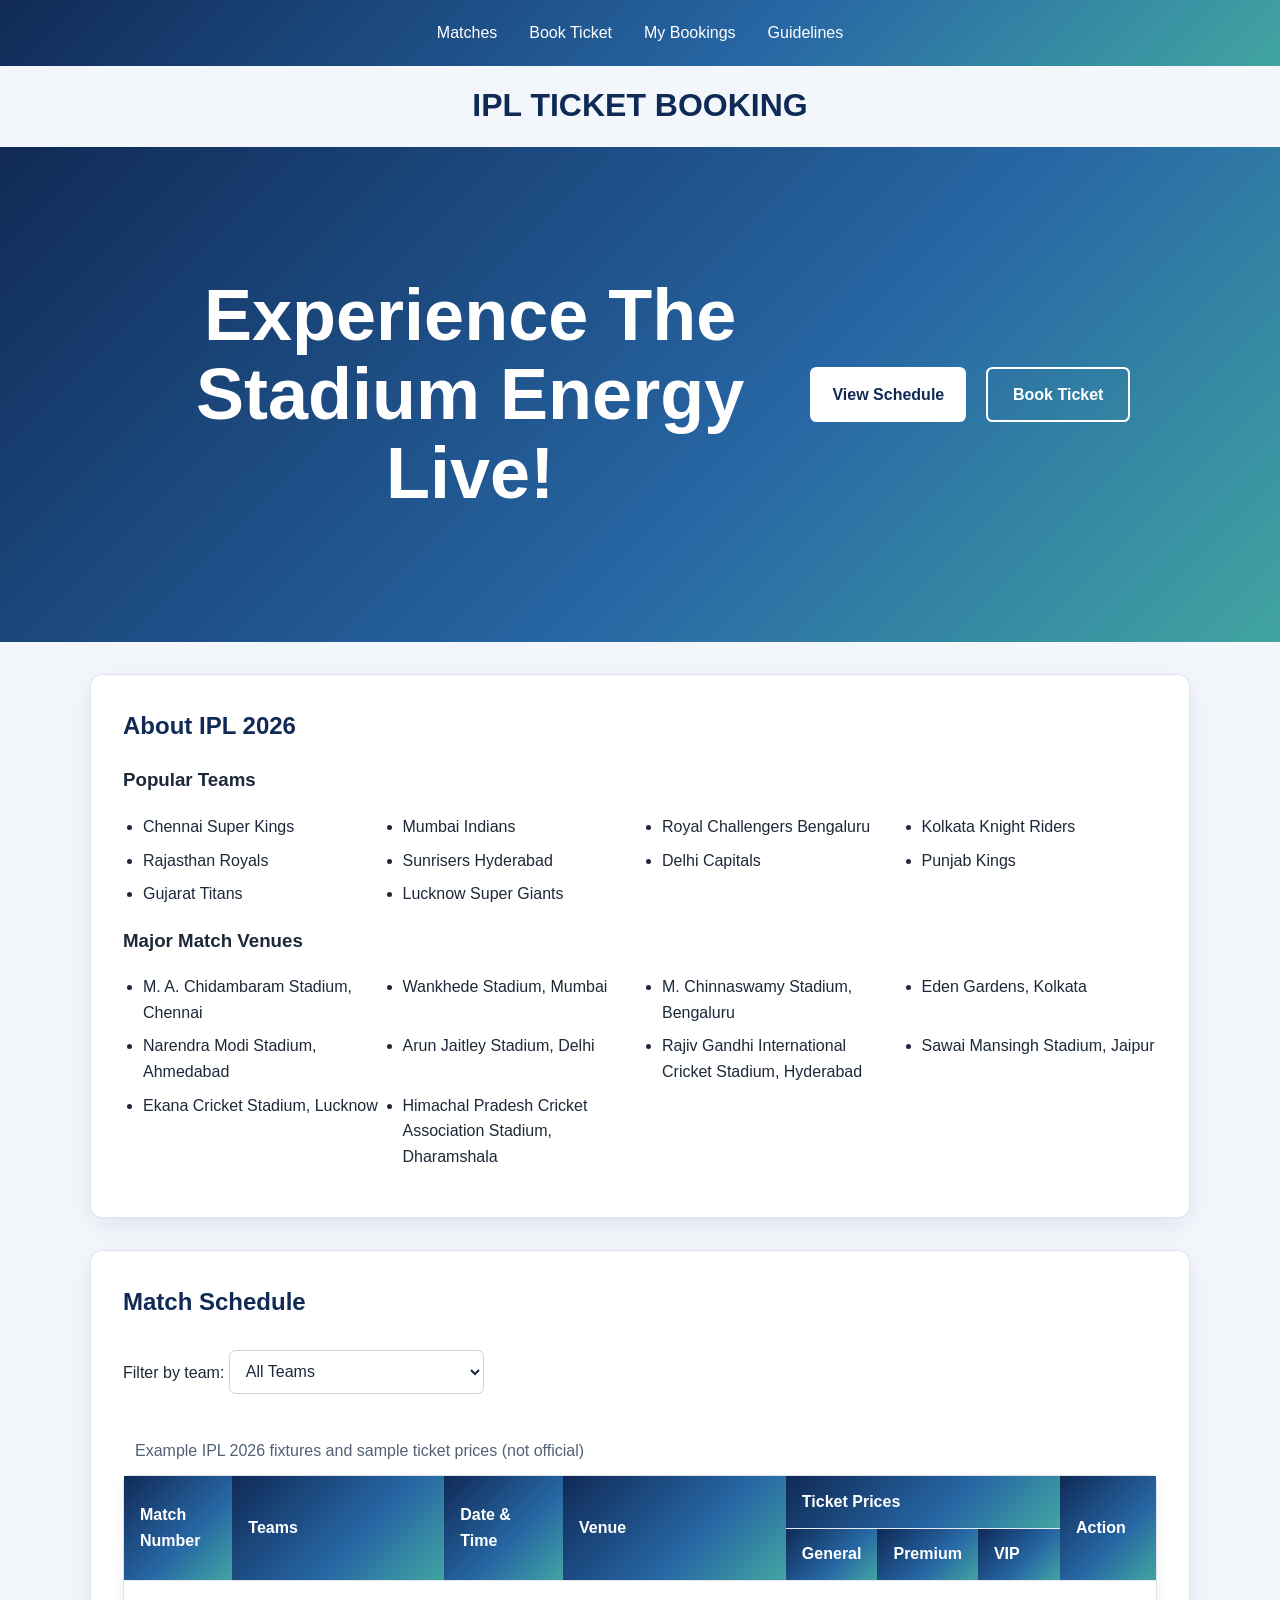
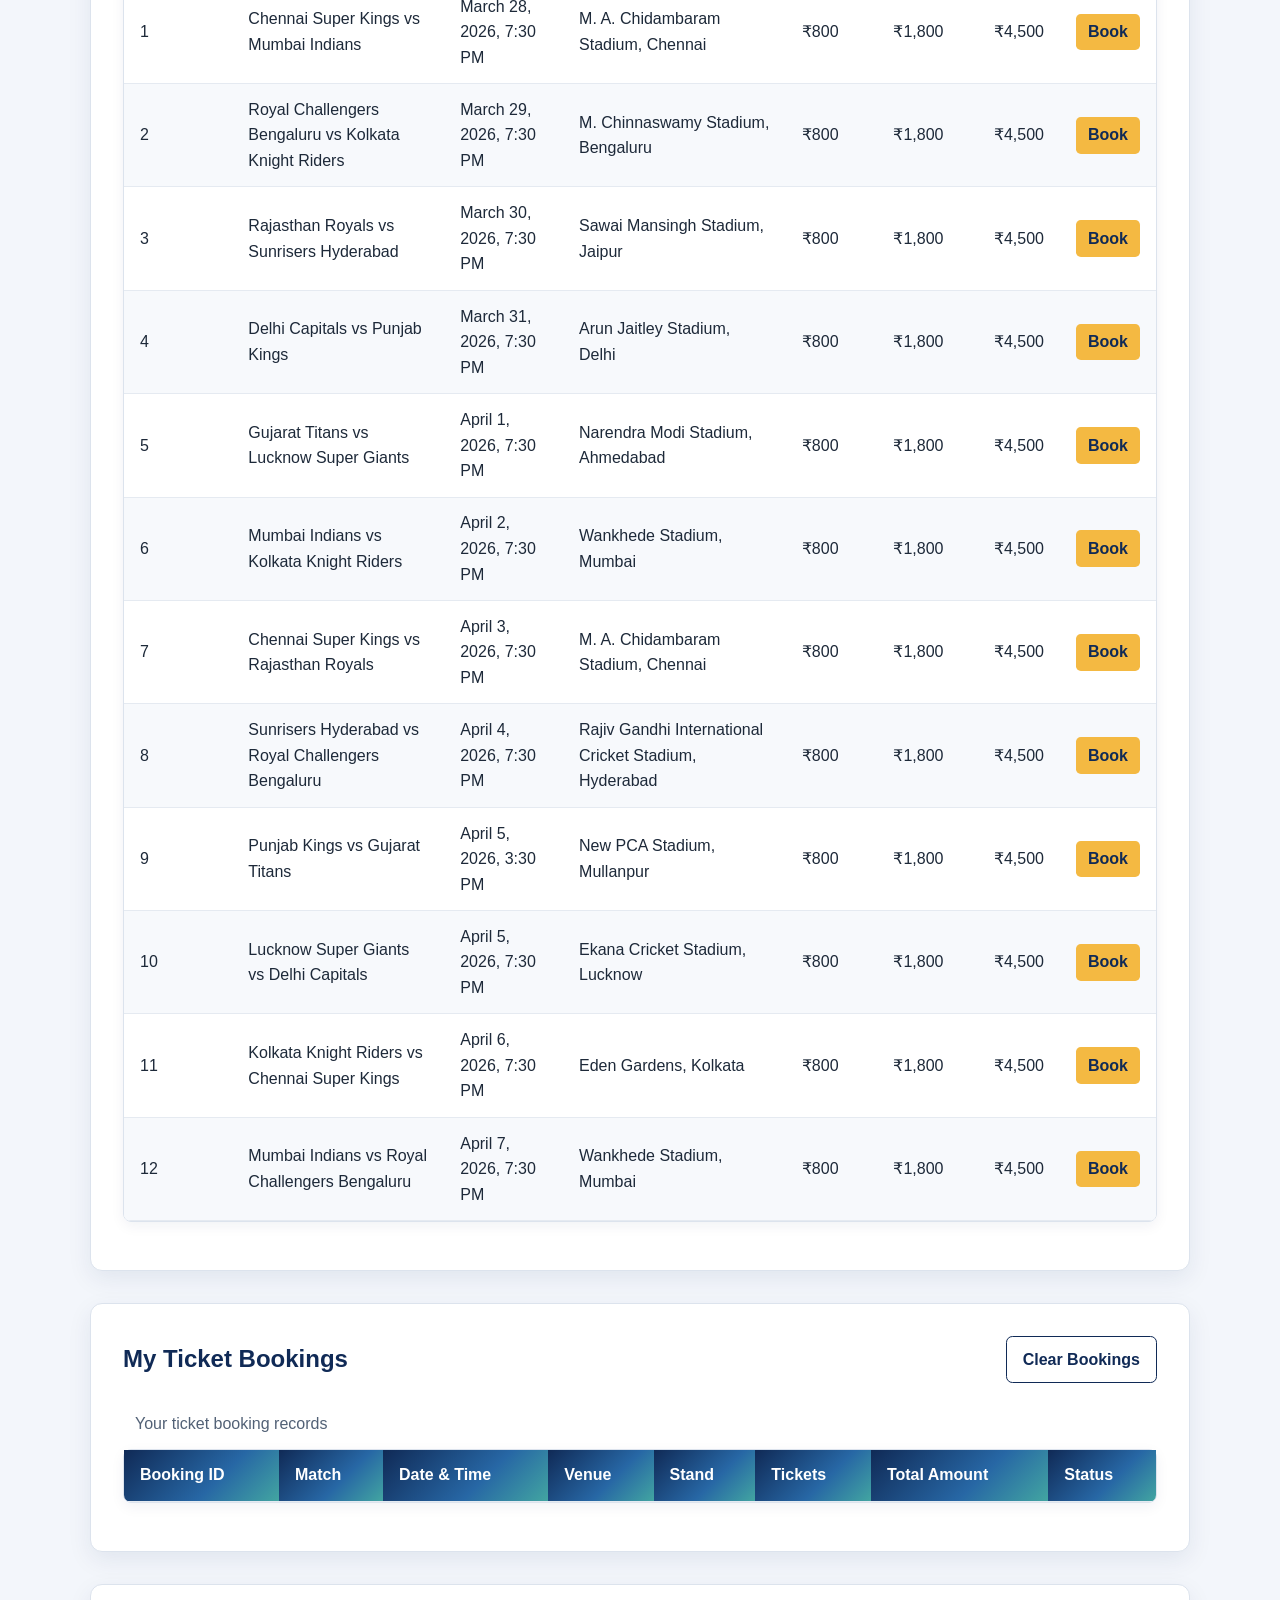
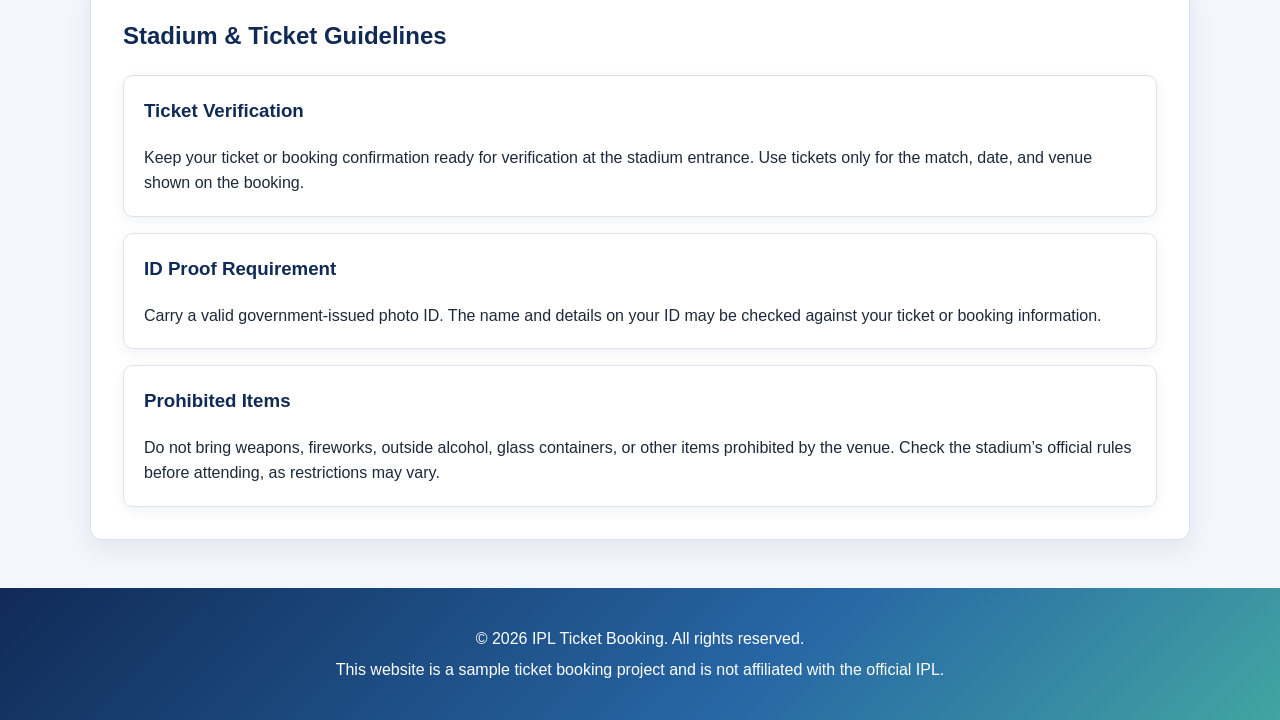
==== commit df726c28: "Complete Activity 3" ====
--- a/index.html
+++ b/index.html
@@ -12,7 +12,7 @@
     <nav aria-label="Main navigation">
       <ul>
         <li><a href="#matches">Matches</a></li>
-        <li><a href="#book-ticket">Book Ticket</a></li>
+        <li><a href="booking.html">Book Ticket</a></li>
         <li><a href="#my-bookings">My Bookings</a></li>
         <li><a href="#guidelines">Guidelines</a></li>
       </ul>
@@ -23,7 +23,7 @@
     <section class="hero" aria-labelledby="hero-tagline">
       <h2 id="hero-tagline">Experience The Stadium Energy Live!</h2>
       <a href="#matches">View Schedule</a>
-      <a href="#book-ticket">Book Ticket</a>
+      <a href="booking.html">Book Ticket</a>
     </section>
 
     <section id="about-ipl-2026" aria-labelledby="about-heading">
@@ -94,100 +94,43 @@
         </thead>
         <tbody>
           <tr data-match-id="match-01" data-teams="csk mi">
-            <td>1</td><td>Chennai Super Kings vs Mumbai Indians</td><td>March 28, 2026, 7:30 PM</td><td>M. A. Chidambaram Stadium, Chennai</td><td>₹800</td><td>₹1,800</td><td>₹4,500</td><td><a href="#book-ticket" data-book-match="match-01">Book</a></td>
+            <td>1</td><td>Chennai Super Kings vs Mumbai Indians</td><td>March 28, 2026, 7:30 PM</td><td>M. A. Chidambaram Stadium, Chennai</td><td>₹800</td><td>₹1,800</td><td>₹4,500</td><td><a href="booking.html" data-book-match="match-01">Book</a></td>
           </tr>
           <tr data-match-id="match-02" data-teams="rcb kkr">
-            <td>2</td><td>Royal Challengers Bengaluru vs Kolkata Knight Riders</td><td>March 29, 2026, 7:30 PM</td><td>M. Chinnaswamy Stadium, Bengaluru</td><td>₹800</td><td>₹1,800</td><td>₹4,500</td><td><a href="#book-ticket" data-book-match="match-02">Book</a></td>
+            <td>2</td><td>Royal Challengers Bengaluru vs Kolkata Knight Riders</td><td>March 29, 2026, 7:30 PM</td><td>M. Chinnaswamy Stadium, Bengaluru</td><td>₹800</td><td>₹1,800</td><td>₹4,500</td><td><a href="booking.html" data-book-match="match-02">Book</a></td>
           </tr>
           <tr data-match-id="match-03" data-teams="rr srh">
-            <td>3</td><td>Rajasthan Royals vs Sunrisers Hyderabad</td><td>March 30, 2026, 7:30 PM</td><td>Sawai Mansingh Stadium, Jaipur</td><td>₹800</td><td>₹1,800</td><td>₹4,500</td><td><a href="#book-ticket" data-book-match="match-03">Book</a></td>
+            <td>3</td><td>Rajasthan Royals vs Sunrisers Hyderabad</td><td>March 30, 2026, 7:30 PM</td><td>Sawai Mansingh Stadium, Jaipur</td><td>₹800</td><td>₹1,800</td><td>₹4,500</td><td><a href="booking.html" data-book-match="match-03">Book</a></td>
           </tr>
           <tr data-match-id="match-04" data-teams="dc pbks">
-            <td>4</td><td>Delhi Capitals vs Punjab Kings</td><td>March 31, 2026, 7:30 PM</td><td>Arun Jaitley Stadium, Delhi</td><td>₹800</td><td>₹1,800</td><td>₹4,500</td><td><a href="#book-ticket" data-book-match="match-04">Book</a></td>
+            <td>4</td><td>Delhi Capitals vs Punjab Kings</td><td>March 31, 2026, 7:30 PM</td><td>Arun Jaitley Stadium, Delhi</td><td>₹800</td><td>₹1,800</td><td>₹4,500</td><td><a href="booking.html" data-book-match="match-04">Book</a></td>
           </tr>
           <tr data-match-id="match-05" data-teams="gt lsg">
-            <td>5</td><td>Gujarat Titans vs Lucknow Super Giants</td><td>April 1, 2026, 7:30 PM</td><td>Narendra Modi Stadium, Ahmedabad</td><td>₹800</td><td>₹1,800</td><td>₹4,500</td><td><a href="#book-ticket" data-book-match="match-05">Book</a></td>
+            <td>5</td><td>Gujarat Titans vs Lucknow Super Giants</td><td>April 1, 2026, 7:30 PM</td><td>Narendra Modi Stadium, Ahmedabad</td><td>₹800</td><td>₹1,800</td><td>₹4,500</td><td><a href="booking.html" data-book-match="match-05">Book</a></td>
           </tr>
           <tr data-match-id="match-06" data-teams="mi kkr">
-            <td>6</td><td>Mumbai Indians vs Kolkata Knight Riders</td><td>April 2, 2026, 7:30 PM</td><td>Wankhede Stadium, Mumbai</td><td>₹800</td><td>₹1,800</td><td>₹4,500</td><td><a href="#book-ticket" data-book-match="match-06">Book</a></td>
+            <td>6</td><td>Mumbai Indians vs Kolkata Knight Riders</td><td>April 2, 2026, 7:30 PM</td><td>Wankhede Stadium, Mumbai</td><td>₹800</td><td>₹1,800</td><td>₹4,500</td><td><a href="booking.html" data-book-match="match-06">Book</a></td>
           </tr>
           <tr data-match-id="match-07" data-teams="csk rr">
-            <td>7</td><td>Chennai Super Kings vs Rajasthan Royals</td><td>April 3, 2026, 7:30 PM</td><td>M. A. Chidambaram Stadium, Chennai</td><td>₹800</td><td>₹1,800</td><td>₹4,500</td><td><a href="#book-ticket" data-book-match="match-07">Book</a></td>
+            <td>7</td><td>Chennai Super Kings vs Rajasthan Royals</td><td>April 3, 2026, 7:30 PM</td><td>M. A. Chidambaram Stadium, Chennai</td><td>₹800</td><td>₹1,800</td><td>₹4,500</td><td><a href="booking.html" data-book-match="match-07">Book</a></td>
           </tr>
           <tr data-match-id="match-08" data-teams="srh rcb">
-            <td>8</td><td>Sunrisers Hyderabad vs Royal Challengers Bengaluru</td><td>April 4, 2026, 7:30 PM</td><td>Rajiv Gandhi International Cricket Stadium, Hyderabad</td><td>₹800</td><td>₹1,800</td><td>₹4,500</td><td><a href="#book-ticket" data-book-match="match-08">Book</a></td>
+            <td>8</td><td>Sunrisers Hyderabad vs Royal Challengers Bengaluru</td><td>April 4, 2026, 7:30 PM</td><td>Rajiv Gandhi International Cricket Stadium, Hyderabad</td><td>₹800</td><td>₹1,800</td><td>₹4,500</td><td><a href="booking.html" data-book-match="match-08">Book</a></td>
           </tr>
           <tr data-match-id="match-09" data-teams="pbks gt">
-            <td>9</td><td>Punjab Kings vs Gujarat Titans</td><td>April 5, 2026, 3:30 PM</td><td>New PCA Stadium, Mullanpur</td><td>₹800</td><td>₹1,800</td><td>₹4,500</td><td><a href="#book-ticket" data-book-match="match-09">Book</a></td>
+            <td>9</td><td>Punjab Kings vs Gujarat Titans</td><td>April 5, 2026, 3:30 PM</td><td>New PCA Stadium, Mullanpur</td><td>₹800</td><td>₹1,800</td><td>₹4,500</td><td><a href="booking.html" data-book-match="match-09">Book</a></td>
           </tr>
           <tr data-match-id="match-10" data-teams="lsg dc">
-            <td>10</td><td>Lucknow Super Giants vs Delhi Capitals</td><td>April 5, 2026, 7:30 PM</td><td>Ekana Cricket Stadium, Lucknow</td><td>₹800</td><td>₹1,800</td><td>₹4,500</td><td><a href="#book-ticket" data-book-match="match-10">Book</a></td>
+            <td>10</td><td>Lucknow Super Giants vs Delhi Capitals</td><td>April 5, 2026, 7:30 PM</td><td>Ekana Cricket Stadium, Lucknow</td><td>₹800</td><td>₹1,800</td><td>₹4,500</td><td><a href="booking.html" data-book-match="match-10">Book</a></td>
           </tr>
           <tr data-match-id="match-11" data-teams="kkr csk">
-            <td>11</td><td>Kolkata Knight Riders vs Chennai Super Kings</td><td>April 6, 2026, 7:30 PM</td><td>Eden Gardens, Kolkata</td><td>₹800</td><td>₹1,800</td><td>₹4,500</td><td><a href="#book-ticket" data-book-match="match-11">Book</a></td>
+            <td>11</td><td>Kolkata Knight Riders vs Chennai Super Kings</td><td>April 6, 2026, 7:30 PM</td><td>Eden Gardens, Kolkata</td><td>₹800</td><td>₹1,800</td><td>₹4,500</td><td><a href="booking.html" data-book-match="match-11">Book</a></td>
           </tr>
           <tr data-match-id="match-12" data-teams="mi rcb">
-            <td>12</td><td>Mumbai Indians vs Royal Challengers Bengaluru</td><td>April 7, 2026, 7:30 PM</td><td>Wankhede Stadium, Mumbai</td><td>₹800</td><td>₹1,800</td><td>₹4,500</td><td><a href="#book-ticket" data-book-match="match-12">Book</a></td>
+            <td>12</td><td>Mumbai Indians vs Royal Challengers Bengaluru</td><td>April 7, 2026, 7:30 PM</td><td>Wankhede Stadium, Mumbai</td><td>₹800</td><td>₹1,800</td><td>₹4,500</td><td><a href="booking.html" data-book-match="match-12">Book</a></td>
           </tr>
         </tbody>
       </table>
-    </section>
-    <section id="book-ticket" aria-labelledby="booking-heading">
-      <h2 id="booking-heading">Ticket Booking Form</h2>
-      <form action="#" method="get">
-        <div>
-          <label for="booking-match">Match:</label>
-          <select id="booking-match" name="match" required>
-            <option value="">Select a match</option>
-          </select>
-        </div>
-        <div>
-          <label for="stand-category">Stand Category:</label>
-          <select id="stand-category" name="stand-category" required>
-            <option value="">Select a stand category</option>
-            <option value="general">General</option>
-            <option value="premium">Premium</option>
-            <option value="vip">VIP</option>
-          </select>
-        </div>
-        <div>
-          <label for="ticket-quantity">Number of Tickets:</label>
-          <input type="number" id="ticket-quantity" name="ticket-quantity" min="1" required>
-        </div>
-        <div>
-          <label for="customer-name">Name:</label>
-          <input type="text" id="customer-name" name="name" autocomplete="name" required>
-        </div>
-        <div>
-          <label for="customer-email">Email:</label>
-          <input type="email" id="customer-email" name="email" autocomplete="email" required>
-        </div>
-        <div>
-          <label for="customer-phone">Phone Number:</label>
-          <input type="tel" id="customer-phone" name="phone" autocomplete="tel" required>
-        </div>
-        <button type="submit">Submit Booking</button>
-      </form>
-      <aside class="booking-summary" aria-labelledby="booking-summary-heading">
-        <h3 id="booking-summary-heading">Booking Summary</h3>
-        <dl>
-          <dt>Match</dt>
-          <dd id="summary-match">Not selected</dd>
-          <dt>Date &amp; Time</dt>
-          <dd id="summary-date">Not available</dd>
-          <dt>Venue</dt>
-          <dd id="summary-venue">Not available</dd>
-          <dt>Stand</dt>
-          <dd id="summary-stand">Not selected</dd>
-          <dt>Ticket Price</dt>
-          <dd id="summary-price">Not available</dd>
-          <dt>Quantity</dt>
-          <dd id="summary-quantity">0</dd>
-          <dt>Total Amount</dt>
-          <dd id="summary-total">₹0</dd>
-        </dl>
-        <p id="booking-confirmation" role="status" aria-live="polite"></p>
-      </aside>
     </section>
     <section id="my-bookings" aria-labelledby="my-bookings-heading">
       <div class="bookings-header">
--- a/CSS_folder/style.css
+++ b/CSS_folder/style.css
@@ -179,6 +179,11 @@
   gap: 1.5rem;
 }
 
+#book-ticket.booking-form-section {
+  grid-template-columns: minmax(0, 640px);
+  justify-content: center;
+}
+
 #book-ticket h2 { grid-column: 1 / -1; margin-bottom: 0; }
 
 #book-ticket form,
@@ -200,6 +205,35 @@
   font-weight: 700;
 }
 
+#book-ticket .booking-preference {
+  display: flex;
+  flex-wrap: wrap;
+  gap: 0.75rem 1rem;
+  margin: 0;
+  padding: 0;
+  border: 0;
+}
+
+#book-ticket .booking-preference legend {
+  margin-bottom: 0.35rem;
+  color: var(--primary);
+  font-weight: 700;
+}
+
+#book-ticket .booking-preference label {
+  display: inline-flex;
+  align-items: center;
+  gap: 0.4rem;
+  margin: 0;
+}
+
+#book-ticket .booking-preference input[type="radio"] {
+  width: auto;
+  min-height: auto;
+  margin: 0;
+  padding: 0;
+}
+
 #book-ticket input:focus,
 #book-ticket select:focus,
 #team-filter:focus {
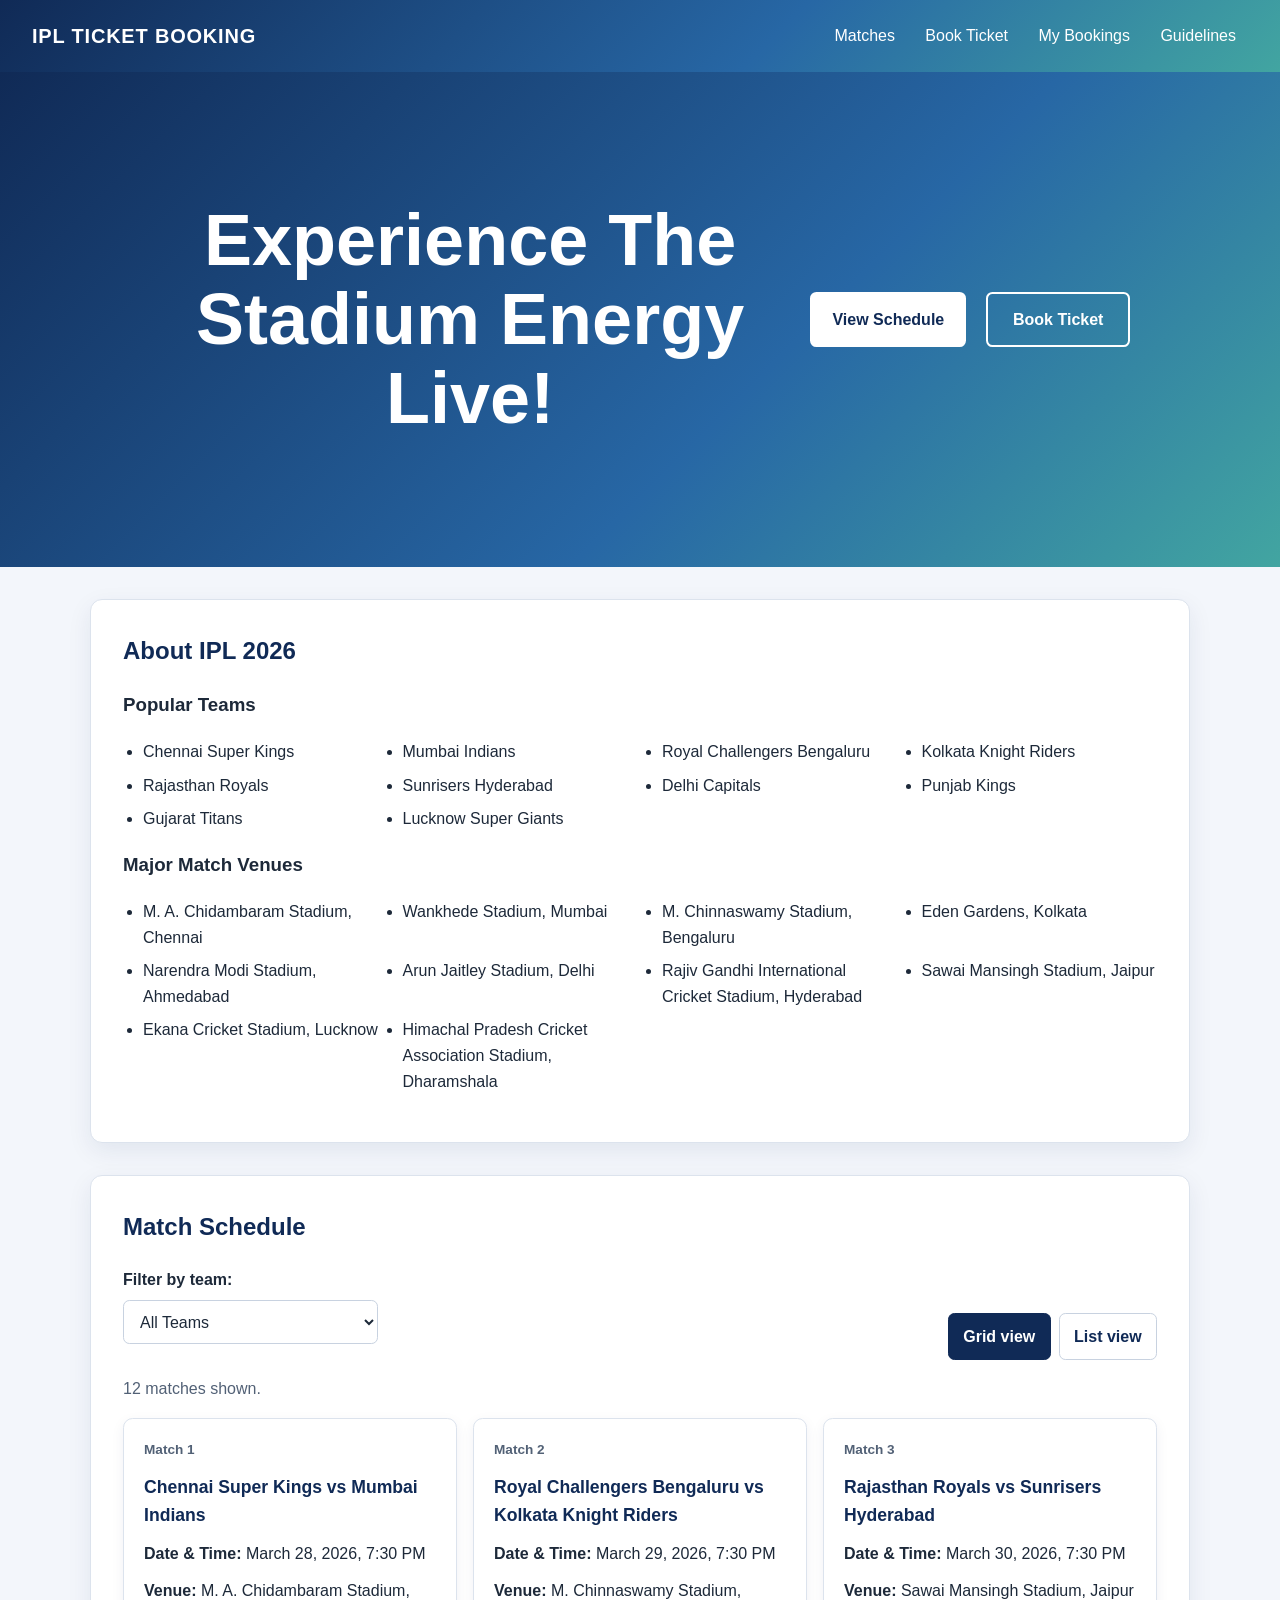
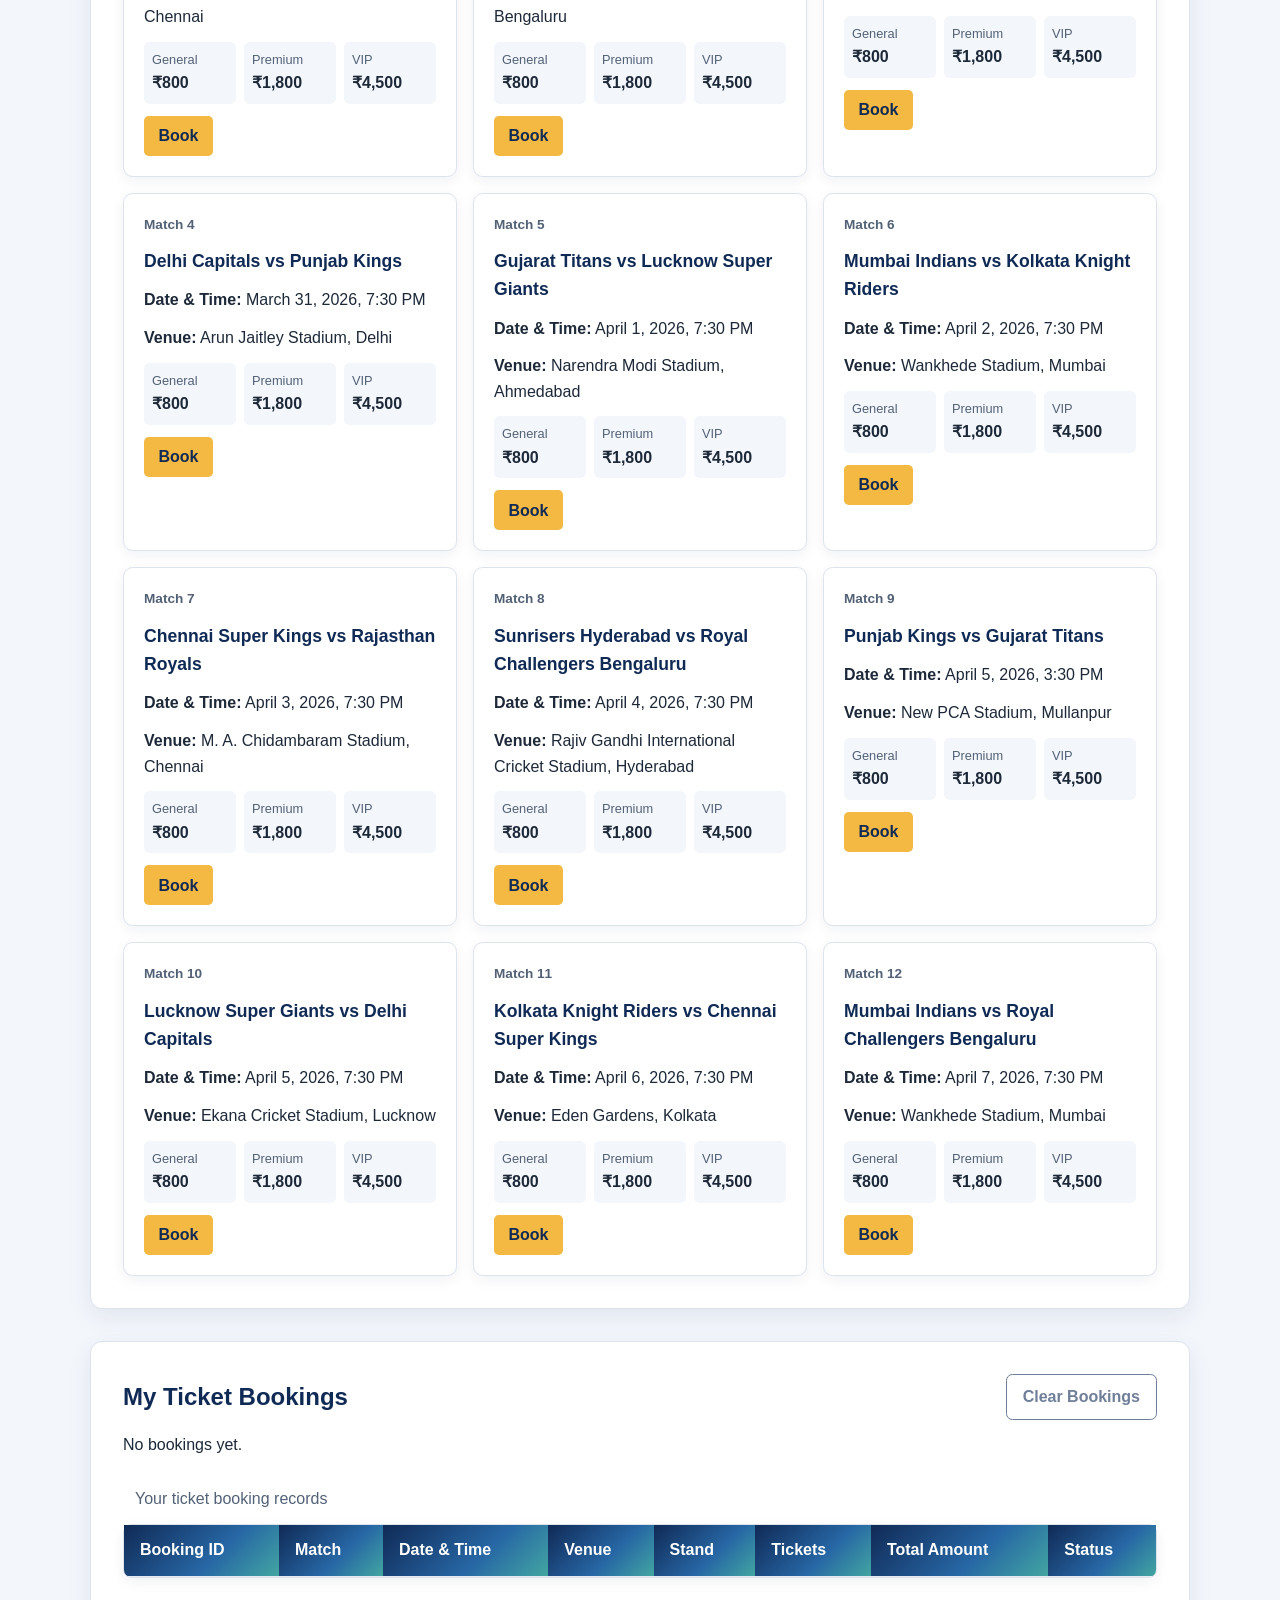
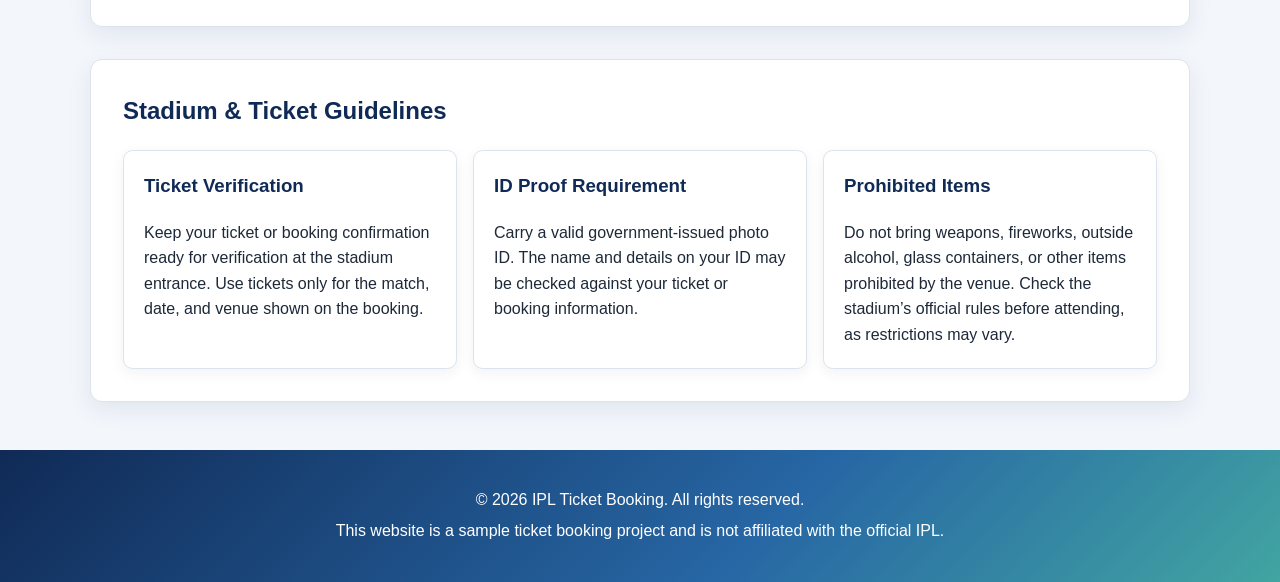
==== commit 0828fcca: "Complete Activity 8" ====
--- a/index.html
+++ b/index.html
@@ -7,9 +7,12 @@
   <link rel="stylesheet" href="CSS_folder/style.css">
 </head>
 <body>
-  <header>
+  <header class="site-header">
     <h1>IPL TICKET BOOKING</h1>
-    <nav aria-label="Main navigation">
+    <button class="menu-toggle" id="nav-toggle" type="button" aria-controls="main-navigation" aria-expanded="false" aria-label="Open navigation">
+      <span></span><span></span><span></span>
+    </button>
+    <nav id="main-navigation" aria-label="Main navigation">
       <ul>
         <li><a href="#matches">Matches</a></li>
         <li><a href="booking.html">Book Ticket</a></li>
@@ -58,79 +61,116 @@
 
     <section id="matches" aria-labelledby="matches-heading">
       <h2 id="matches-heading">Match Schedule</h2>
-      <label for="team-filter">Filter by team:</label>
-      <select id="team-filter" name="team">
-        <option value="all">All Teams</option>
-        <option value="csk">Chennai Super Kings</option>
-        <option value="mi">Mumbai Indians</option>
-        <option value="rcb">Royal Challengers Bengaluru</option>
-        <option value="kkr">Kolkata Knight Riders</option>
-        <option value="rr">Rajasthan Royals</option>
-        <option value="srh">Sunrisers Hyderabad</option>
-        <option value="dc">Delhi Capitals</option>
-        <option value="pbks">Punjab Kings</option>
-        <option value="gt">Gujarat Titans</option>
-        <option value="lsg">Lucknow Super Giants</option>
-      </select>
-      <table>
-        <caption>Example IPL 2026 fixtures and sample ticket prices (not official)</caption>
-        <colgroup span="4"></colgroup>
-        <colgroup span="3"></colgroup>
-        <colgroup span="1"></colgroup>
-        <thead>
-          <tr>
-            <th scope="col" rowspan="2">Match Number</th>
-            <th scope="col" rowspan="2">Teams</th>
-            <th scope="col" rowspan="2">Date &amp; Time</th>
-            <th scope="col" rowspan="2">Venue</th>
-            <th scope="colgroup" colspan="3">Ticket Prices</th>
-            <th scope="col" rowspan="2">Action</th>
-          </tr>
-          <tr>
-            <th scope="col">General</th>
-            <th scope="col">Premium</th>
-            <th scope="col">VIP</th>
-          </tr>
-        </thead>
-        <tbody>
-          <tr data-match-id="match-01" data-teams="csk mi">
-            <td>1</td><td>Chennai Super Kings vs Mumbai Indians</td><td>March 28, 2026, 7:30 PM</td><td>M. A. Chidambaram Stadium, Chennai</td><td>₹800</td><td>₹1,800</td><td>₹4,500</td><td><a href="booking.html" data-book-match="match-01">Book</a></td>
-          </tr>
-          <tr data-match-id="match-02" data-teams="rcb kkr">
-            <td>2</td><td>Royal Challengers Bengaluru vs Kolkata Knight Riders</td><td>March 29, 2026, 7:30 PM</td><td>M. Chinnaswamy Stadium, Bengaluru</td><td>₹800</td><td>₹1,800</td><td>₹4,500</td><td><a href="booking.html" data-book-match="match-02">Book</a></td>
-          </tr>
-          <tr data-match-id="match-03" data-teams="rr srh">
-            <td>3</td><td>Rajasthan Royals vs Sunrisers Hyderabad</td><td>March 30, 2026, 7:30 PM</td><td>Sawai Mansingh Stadium, Jaipur</td><td>₹800</td><td>₹1,800</td><td>₹4,500</td><td><a href="booking.html" data-book-match="match-03">Book</a></td>
-          </tr>
-          <tr data-match-id="match-04" data-teams="dc pbks">
-            <td>4</td><td>Delhi Capitals vs Punjab Kings</td><td>March 31, 2026, 7:30 PM</td><td>Arun Jaitley Stadium, Delhi</td><td>₹800</td><td>₹1,800</td><td>₹4,500</td><td><a href="booking.html" data-book-match="match-04">Book</a></td>
-          </tr>
-          <tr data-match-id="match-05" data-teams="gt lsg">
-            <td>5</td><td>Gujarat Titans vs Lucknow Super Giants</td><td>April 1, 2026, 7:30 PM</td><td>Narendra Modi Stadium, Ahmedabad</td><td>₹800</td><td>₹1,800</td><td>₹4,500</td><td><a href="booking.html" data-book-match="match-05">Book</a></td>
-          </tr>
-          <tr data-match-id="match-06" data-teams="mi kkr">
-            <td>6</td><td>Mumbai Indians vs Kolkata Knight Riders</td><td>April 2, 2026, 7:30 PM</td><td>Wankhede Stadium, Mumbai</td><td>₹800</td><td>₹1,800</td><td>₹4,500</td><td><a href="booking.html" data-book-match="match-06">Book</a></td>
-          </tr>
-          <tr data-match-id="match-07" data-teams="csk rr">
-            <td>7</td><td>Chennai Super Kings vs Rajasthan Royals</td><td>April 3, 2026, 7:30 PM</td><td>M. A. Chidambaram Stadium, Chennai</td><td>₹800</td><td>₹1,800</td><td>₹4,500</td><td><a href="booking.html" data-book-match="match-07">Book</a></td>
-          </tr>
-          <tr data-match-id="match-08" data-teams="srh rcb">
-            <td>8</td><td>Sunrisers Hyderabad vs Royal Challengers Bengaluru</td><td>April 4, 2026, 7:30 PM</td><td>Rajiv Gandhi International Cricket Stadium, Hyderabad</td><td>₹800</td><td>₹1,800</td><td>₹4,500</td><td><a href="booking.html" data-book-match="match-08">Book</a></td>
-          </tr>
-          <tr data-match-id="match-09" data-teams="pbks gt">
-            <td>9</td><td>Punjab Kings vs Gujarat Titans</td><td>April 5, 2026, 3:30 PM</td><td>New PCA Stadium, Mullanpur</td><td>₹800</td><td>₹1,800</td><td>₹4,500</td><td><a href="booking.html" data-book-match="match-09">Book</a></td>
-          </tr>
-          <tr data-match-id="match-10" data-teams="lsg dc">
-            <td>10</td><td>Lucknow Super Giants vs Delhi Capitals</td><td>April 5, 2026, 7:30 PM</td><td>Ekana Cricket Stadium, Lucknow</td><td>₹800</td><td>₹1,800</td><td>₹4,500</td><td><a href="booking.html" data-book-match="match-10">Book</a></td>
-          </tr>
-          <tr data-match-id="match-11" data-teams="kkr csk">
-            <td>11</td><td>Kolkata Knight Riders vs Chennai Super Kings</td><td>April 6, 2026, 7:30 PM</td><td>Eden Gardens, Kolkata</td><td>₹800</td><td>₹1,800</td><td>₹4,500</td><td><a href="booking.html" data-book-match="match-11">Book</a></td>
-          </tr>
-          <tr data-match-id="match-12" data-teams="mi rcb">
-            <td>12</td><td>Mumbai Indians vs Royal Challengers Bengaluru</td><td>April 7, 2026, 7:30 PM</td><td>Wankhede Stadium, Mumbai</td><td>₹800</td><td>₹1,800</td><td>₹4,500</td><td><a href="booking.html" data-book-match="match-12">Book</a></td>
-          </tr>
-        </tbody>
-      </table>
+      <div class="match-controls">
+        <div>
+          <label for="team-filter">Filter by team:</label>
+          <select id="team-filter" name="team">
+            <option value="all">All Teams</option>
+            <option value="csk">Chennai Super Kings</option>
+            <option value="mi">Mumbai Indians</option>
+            <option value="rcb">Royal Challengers Bengaluru</option>
+            <option value="kkr">Kolkata Knight Riders</option>
+            <option value="rr">Rajasthan Royals</option>
+            <option value="srh">Sunrisers Hyderabad</option>
+            <option value="dc">Delhi Capitals</option>
+            <option value="pbks">Punjab Kings</option>
+            <option value="gt">Gujarat Titans</option>
+            <option value="lsg">Lucknow Super Giants</option>
+          </select>
+        </div>
+        <div class="view-controls" role="group" aria-label="Match display">
+          <button type="button" data-match-view="grid" aria-pressed="true">Grid view</button>
+          <button type="button" data-match-view="list" aria-pressed="false">List view</button>
+        </div>
+      </div>
+      <p id="match-count" role="status" aria-live="polite"></p>
+      <div id="match-grid" class="match-grid" data-view="grid">
+        <article class="match-card" data-match-id="match-01" data-teams="csk mi">
+          <p class="match-number">Match 1</p><h3>Chennai Super Kings vs Mumbai Indians</h3>
+          <p><strong>Date &amp; Time:</strong> March 28, 2026, 7:30 PM</p>
+          <p><strong>Venue:</strong> M. A. Chidambaram Stadium, Chennai</p>
+          <dl class="match-prices"><div><dt>General</dt><dd>₹800</dd></div><div><dt>Premium</dt><dd>₹1,800</dd></div><div><dt>VIP</dt><dd>₹4,500</dd></div></dl>
+          <a href="booking.html" data-book-match="match-01">Book</a>
+        </article>
+        <article class="match-card" data-match-id="match-02" data-teams="rcb kkr">
+          <p class="match-number">Match 2</p><h3>Royal Challengers Bengaluru vs Kolkata Knight Riders</h3>
+          <p><strong>Date &amp; Time:</strong> March 29, 2026, 7:30 PM</p>
+          <p><strong>Venue:</strong> M. Chinnaswamy Stadium, Bengaluru</p>
+          <dl class="match-prices"><div><dt>General</dt><dd>₹800</dd></div><div><dt>Premium</dt><dd>₹1,800</dd></div><div><dt>VIP</dt><dd>₹4,500</dd></div></dl>
+          <a href="booking.html" data-book-match="match-02">Book</a>
+        </article>
+        <article class="match-card" data-match-id="match-03" data-teams="rr srh">
+          <p class="match-number">Match 3</p><h3>Rajasthan Royals vs Sunrisers Hyderabad</h3>
+          <p><strong>Date &amp; Time:</strong> March 30, 2026, 7:30 PM</p>
+          <p><strong>Venue:</strong> Sawai Mansingh Stadium, Jaipur</p>
+          <dl class="match-prices"><div><dt>General</dt><dd>₹800</dd></div><div><dt>Premium</dt><dd>₹1,800</dd></div><div><dt>VIP</dt><dd>₹4,500</dd></div></dl>
+          <a href="booking.html" data-book-match="match-03">Book</a>
+        </article>
+        <article class="match-card" data-match-id="match-04" data-teams="dc pbks">
+          <p class="match-number">Match 4</p><h3>Delhi Capitals vs Punjab Kings</h3>
+          <p><strong>Date &amp; Time:</strong> March 31, 2026, 7:30 PM</p>
+          <p><strong>Venue:</strong> Arun Jaitley Stadium, Delhi</p>
+          <dl class="match-prices"><div><dt>General</dt><dd>₹800</dd></div><div><dt>Premium</dt><dd>₹1,800</dd></div><div><dt>VIP</dt><dd>₹4,500</dd></div></dl>
+          <a href="booking.html" data-book-match="match-04">Book</a>
+        </article>
+        <article class="match-card" data-match-id="match-05" data-teams="gt lsg">
+          <p class="match-number">Match 5</p><h3>Gujarat Titans vs Lucknow Super Giants</h3>
+          <p><strong>Date &amp; Time:</strong> April 1, 2026, 7:30 PM</p>
+          <p><strong>Venue:</strong> Narendra Modi Stadium, Ahmedabad</p>
+          <dl class="match-prices"><div><dt>General</dt><dd>₹800</dd></div><div><dt>Premium</dt><dd>₹1,800</dd></div><div><dt>VIP</dt><dd>₹4,500</dd></div></dl>
+          <a href="booking.html" data-book-match="match-05">Book</a>
+        </article>
+        <article class="match-card" data-match-id="match-06" data-teams="mi kkr">
+          <p class="match-number">Match 6</p><h3>Mumbai Indians vs Kolkata Knight Riders</h3>
+          <p><strong>Date &amp; Time:</strong> April 2, 2026, 7:30 PM</p>
+          <p><strong>Venue:</strong> Wankhede Stadium, Mumbai</p>
+          <dl class="match-prices"><div><dt>General</dt><dd>₹800</dd></div><div><dt>Premium</dt><dd>₹1,800</dd></div><div><dt>VIP</dt><dd>₹4,500</dd></div></dl>
+          <a href="booking.html" data-book-match="match-06">Book</a>
+        </article>
+        <article class="match-card" data-match-id="match-07" data-teams="csk rr">
+          <p class="match-number">Match 7</p><h3>Chennai Super Kings vs Rajasthan Royals</h3>
+          <p><strong>Date &amp; Time:</strong> April 3, 2026, 7:30 PM</p>
+          <p><strong>Venue:</strong> M. A. Chidambaram Stadium, Chennai</p>
+          <dl class="match-prices"><div><dt>General</dt><dd>₹800</dd></div><div><dt>Premium</dt><dd>₹1,800</dd></div><div><dt>VIP</dt><dd>₹4,500</dd></div></dl>
+          <a href="booking.html" data-book-match="match-07">Book</a>
+        </article>
+        <article class="match-card" data-match-id="match-08" data-teams="srh rcb">
+          <p class="match-number">Match 8</p><h3>Sunrisers Hyderabad vs Royal Challengers Bengaluru</h3>
+          <p><strong>Date &amp; Time:</strong> April 4, 2026, 7:30 PM</p>
+          <p><strong>Venue:</strong> Rajiv Gandhi International Cricket Stadium, Hyderabad</p>
+          <dl class="match-prices"><div><dt>General</dt><dd>₹800</dd></div><div><dt>Premium</dt><dd>₹1,800</dd></div><div><dt>VIP</dt><dd>₹4,500</dd></div></dl>
+          <a href="booking.html" data-book-match="match-08">Book</a>
+        </article>
+        <article class="match-card" data-match-id="match-09" data-teams="pbks gt">
+          <p class="match-number">Match 9</p><h3>Punjab Kings vs Gujarat Titans</h3>
+          <p><strong>Date &amp; Time:</strong> April 5, 2026, 3:30 PM</p>
+          <p><strong>Venue:</strong> New PCA Stadium, Mullanpur</p>
+          <dl class="match-prices"><div><dt>General</dt><dd>₹800</dd></div><div><dt>Premium</dt><dd>₹1,800</dd></div><div><dt>VIP</dt><dd>₹4,500</dd></div></dl>
+          <a href="booking.html" data-book-match="match-09">Book</a>
+        </article>
+        <article class="match-card" data-match-id="match-10" data-teams="lsg dc">
+          <p class="match-number">Match 10</p><h3>Lucknow Super Giants vs Delhi Capitals</h3>
+          <p><strong>Date &amp; Time:</strong> April 5, 2026, 7:30 PM</p>
+          <p><strong>Venue:</strong> Ekana Cricket Stadium, Lucknow</p>
+          <dl class="match-prices"><div><dt>General</dt><dd>₹800</dd></div><div><dt>Premium</dt><dd>₹1,800</dd></div><div><dt>VIP</dt><dd>₹4,500</dd></div></dl>
+          <a href="booking.html" data-book-match="match-10">Book</a>
+        </article>
+        <article class="match-card" data-match-id="match-11" data-teams="kkr csk">
+          <p class="match-number">Match 11</p><h3>Kolkata Knight Riders vs Chennai Super Kings</h3>
+          <p><strong>Date &amp; Time:</strong> April 6, 2026, 7:30 PM</p>
+          <p><strong>Venue:</strong> Eden Gardens, Kolkata</p>
+          <dl class="match-prices"><div><dt>General</dt><dd>₹800</dd></div><div><dt>Premium</dt><dd>₹1,800</dd></div><div><dt>VIP</dt><dd>₹4,500</dd></div></dl>
+          <a href="booking.html" data-book-match="match-11">Book</a>
+        </article>
+        <article class="match-card" data-match-id="match-12" data-teams="mi rcb">
+          <p class="match-number">Match 12</p><h3>Mumbai Indians vs Royal Challengers Bengaluru</h3>
+          <p><strong>Date &amp; Time:</strong> April 7, 2026, 7:30 PM</p>
+          <p><strong>Venue:</strong> Wankhede Stadium, Mumbai</p>
+          <dl class="match-prices"><div><dt>General</dt><dd>₹800</dd></div><div><dt>Premium</dt><dd>₹1,800</dd></div><div><dt>VIP</dt><dd>₹4,500</dd></div></dl>
+          <a href="booking.html" data-book-match="match-12">Book</a>
+        </article>
+      </div>
+      <p id="match-empty" hidden>No matches found for this team.</p>
     </section>
     <section id="my-bookings" aria-labelledby="my-bookings-heading">
       <div class="bookings-header">
@@ -158,18 +198,20 @@
     </section>
     <section id="guidelines" aria-labelledby="guidelines-heading">
       <h2 id="guidelines-heading">Stadium &amp; Ticket Guidelines</h2>
-      <article>
-        <h3>Ticket Verification</h3>
-        <p>Keep your ticket or booking confirmation ready for verification at the stadium entrance. Use tickets only for the match, date, and venue shown on the booking.</p>
-      </article>
-      <article>
-        <h3>ID Proof Requirement</h3>
-        <p>Carry a valid government-issued photo ID. The name and details on your ID may be checked against your ticket or booking information.</p>
-      </article>
-      <article>
-        <h3>Prohibited Items</h3>
-        <p>Do not bring weapons, fireworks, outside alcohol, glass containers, or other items prohibited by the venue. Check the stadium’s official rules before attending, as restrictions may vary.</p>
-      </article>
+      <div class="guidelines-grid">
+        <article>
+          <h3>Ticket Verification</h3>
+          <p>Keep your ticket or booking confirmation ready for verification at the stadium entrance. Use tickets only for the match, date, and venue shown on the booking.</p>
+        </article>
+        <article>
+          <h3>ID Proof Requirement</h3>
+          <p>Carry a valid government-issued photo ID. The name and details on your ID may be checked against your ticket or booking information.</p>
+        </article>
+        <article>
+          <h3>Prohibited Items</h3>
+          <p>Do not bring weapons, fireworks, outside alcohol, glass containers, or other items prohibited by the venue. Check the stadium’s official rules before attending, as restrictions may vary.</p>
+        </article>
+      </div>
     </section>
   </main>
   <footer>
--- a/CSS_folder/style.css
+++ b/CSS_folder/style.css
@@ -10,37 +10,44 @@
 
 body {
   margin: 0;
-  padding-top: 4rem;
   background: var(--background);
   color: var(--text);
   font: 16px/1.6 Arial, Helvetica, sans-serif;
-}
-
-header > h1 {
-  margin: 0;
-  padding: 1rem;
-  color: var(--primary);
-  text-align: center;
-}
-
-nav[aria-label="Main navigation"] {
-  position: fixed;
+  scroll-behavior: smooth;
+}
+
+.site-header {
+  position: sticky;
+  top: 0;
   z-index: 1000;
-  inset: 0 0 auto;
+  display: flex;
+  align-items: center;
+  justify-content: space-between;
+  gap: 1.5rem;
+  min-height: 4.5rem;
+  padding: 0.5rem 2rem;
   background: var(--blue-gradient);
-}
-
-nav[aria-label="Main navigation"] ul {
+  color: #fff;
+}
+
+.site-header > h1 {
+  margin: 0;
+  color: #fff;
+  font-size: 1.25rem;
+  letter-spacing: 0.04em;
+}
+
+#main-navigation ul {
   display: flex;
   flex-wrap: wrap;
-  justify-content: center;
-  gap: 0.5rem;
-  margin: 0;
-  padding: 0.75rem 1rem;
+  justify-content: flex-end;
+  gap: 0.4rem;
+  margin: 0;
+  padding: 0;
   list-style: none;
 }
 
-nav[aria-label="Main navigation"] a {
+#main-navigation a {
   display: block;
   padding: 0.5rem 0.75rem;
   border-radius: 0.25rem;
@@ -49,11 +56,39 @@
   transition: background-color 160ms ease, color 160ms ease;
 }
 
-nav[aria-label="Main navigation"] a:hover,
-nav[aria-label="Main navigation"] a:focus-visible {
+#main-navigation a:hover,
+#main-navigation a:focus-visible {
   background: var(--accent);
   color: var(--primary);
 }
+
+.menu-toggle {
+  display: none;
+  width: 2.75rem;
+  height: 2.75rem;
+  flex-direction: column;
+  align-items: center;
+  justify-content: center;
+  gap: 0.3rem;
+  border: 1px solid rgb(255 255 255 / 55%);
+  border-radius: 0.4rem;
+  background: transparent;
+  cursor: pointer;
+}
+
+.menu-toggle span {
+  width: 1.25rem;
+  height: 2px;
+  border-radius: 2px;
+  background: #fff;
+}
+
+.menu-toggle:focus-visible {
+  outline: 3px solid var(--accent);
+  outline-offset: 2px;
+}
+
+.site-header + main section[id] { scroll-margin-top: 5.5rem; }
 
 .hero {
   display: flex;
@@ -120,7 +155,6 @@
   padding-left: 1.25rem;
 }
 
-#matches,
 #my-bookings { overflow-x: auto; }
 
 table {
@@ -157,6 +191,108 @@
   text-decoration: none;
 }
 
+.match-controls {
+  display: flex;
+  align-items: end;
+  justify-content: space-between;
+  gap: 1rem;
+  margin-bottom: 1rem;
+}
+
+.match-controls label { display: block; font-weight: 700; }
+
+.view-controls {
+  display: flex;
+  flex-wrap: wrap;
+  gap: 0.5rem;
+}
+
+.view-controls button {
+  padding: 0.6rem 0.9rem;
+  border: 1px solid #c8d2e0;
+  border-radius: 0.4rem;
+  background: #fff;
+  color: var(--primary);
+  cursor: pointer;
+  font: inherit;
+  font-weight: 700;
+}
+
+.view-controls button[aria-pressed="true"] {
+  border-color: var(--primary);
+  background: var(--primary);
+  color: #fff;
+}
+
+.view-controls button:focus-visible {
+  outline: 3px solid rgb(39 103 165 / 30%);
+  outline-offset: 2px;
+}
+
+.match-grid {
+  display: grid;
+  grid-template-columns: repeat(3, minmax(0, 1fr));
+  gap: 1rem;
+}
+
+.match-grid[data-view="list"] { grid-template-columns: 1fr; }
+
+.match-grid[data-view="list"] .match-card {
+  display: grid;
+  grid-template-columns: minmax(0, 1fr) minmax(220px, 0.8fr);
+  gap: 0.5rem 1.5rem;
+  align-items: start;
+}
+
+.match-card {
+  display: flex;
+  min-width: 0;
+  flex-direction: column;
+  gap: 0.75rem;
+  padding: 1.25rem;
+  border: 1px solid #dce3ed;
+  border-radius: 0.6rem;
+  background: #fff;
+  box-shadow: 0 4px 14px rgb(16 42 86 / 6%);
+}
+
+.match-card[hidden] { display: none; }
+.match-card h3 { margin: 0; color: var(--primary); font-size: 1.1rem; }
+.match-card p { margin: 0; }
+.match-card .match-number { color: #526176; font-size: 0.85rem; font-weight: 700; }
+
+.match-prices {
+  display: grid;
+  grid-template-columns: repeat(3, minmax(0, 1fr));
+  gap: 0.5rem;
+  margin: 0;
+}
+
+.match-prices div {
+  padding: 0.5rem;
+  border-radius: 0.35rem;
+  background: #f3f6fb;
+}
+
+.match-prices dt { color: #526176; font-size: 0.8rem; }
+.match-prices dd { margin: 0; font-weight: 700; }
+
+.match-card > a {
+  align-self: flex-start;
+  padding: 0.45rem 0.9rem;
+  border-radius: 0.3rem;
+  background: var(--accent);
+  color: var(--primary);
+  font-weight: 700;
+  text-decoration: none;
+}
+
+.match-card > a:hover,
+.match-card > a:focus-visible { background: #ffd36f; }
+
+#match-count { margin: 0 0 1rem; color: #526176; }
+#match-empty { margin: 1.5rem 0; font-weight: 700; }
+
 #team-filter,
 #book-ticket input,
 #book-ticket select {
@@ -180,11 +316,11 @@
 }
 
 #book-ticket.booking-form-section {
-  grid-template-columns: minmax(0, 640px);
-  justify-content: center;
+  grid-template-columns: minmax(0, 1.4fr) minmax(260px, 1fr);
 }
 
 #book-ticket h2 { grid-column: 1 / -1; margin-bottom: 0; }
+#booking-status { grid-column: 1 / -1; }
 
 #book-ticket form,
 .booking-summary,
@@ -298,8 +434,45 @@
 
 .booking-summary dt { font-weight: 700; }
 .booking-summary dd { margin: 0; overflow-wrap: anywhere; }
-#guidelines article + article { margin-top: 1rem; }
+#booking-summary .summary-total { color: var(--primary); font-size: 1.1rem; font-weight: 700; }
+#summary-message { margin-bottom: 0; color: #526176; font-size: 0.9rem; }
 #guidelines article p { margin-bottom: 0; }
+#guidelines .guidelines-grid {
+  display: grid;
+  grid-template-columns: repeat(3, minmax(0, 1fr));
+  gap: 1rem;
+}
+
+#guidelines article + article { margin-top: 0; }
+
+#toast-container {
+  position: fixed;
+  z-index: 2000;
+  right: 1.25rem;
+  bottom: 1.25rem;
+  display: flex;
+  flex-direction: column;
+  gap: 0.75rem;
+  max-width: min(360px, calc(100% - 2.5rem));
+}
+
+.toast {
+  padding: 0.85rem 1rem;
+  border-left: 4px solid #1f7a4c;
+  border-radius: 0.4rem;
+  background: #fff;
+  box-shadow: 0 8px 24px rgb(16 42 86 / 20%);
+  color: var(--text);
+  opacity: 1;
+  transition: opacity 300ms ease, transform 300ms ease;
+}
+
+.toast-error { border-left-color: #c62828; }
+
+.toast-hiding {
+  opacity: 0;
+  transform: translateY(0.5rem);
+}
 
 footer {
   margin-top: 3rem;
@@ -311,7 +484,50 @@
 
 footer p { margin: 0.35rem 0; }
 
+@media (max-width: 900px) {
+  .match-grid,
+  #guidelines .guidelines-grid { grid-template-columns: 1fr; }
+}
+
 @media (max-width: 700px) {
+  .site-header {
+    flex-wrap: wrap;
+    padding: 0.5rem 1rem;
+  }
+
+  .menu-toggle { display: flex; }
+
+  #main-navigation {
+    position: absolute;
+    top: 100%;
+    right: 0;
+    left: 0;
+    display: none;
+    padding: 0.5rem 1rem 1rem;
+    background: var(--blue-gradient);
+    box-shadow: 0 8px 18px rgb(16 42 86 / 18%);
+  }
+
+  #main-navigation.is-open { display: block; }
+
+  #main-navigation ul {
+    flex-direction: column;
+    align-items: stretch;
+  }
+
+  #main-navigation a { padding: 0.75rem; }
+
+  .match-controls {
+    flex-direction: column;
+    align-items: stretch;
+  }
+
+  #team-filter { width: 100%; }
+  .view-controls button { flex: 1; }
+
+  .match-grid[data-view="list"] .match-card { grid-template-columns: 1fr; }
+
   #book-ticket { grid-template-columns: 1fr; }
+  #book-ticket.booking-form-section { grid-template-columns: 1fr; }
   #book-ticket h2 { grid-column: auto; }
 }
